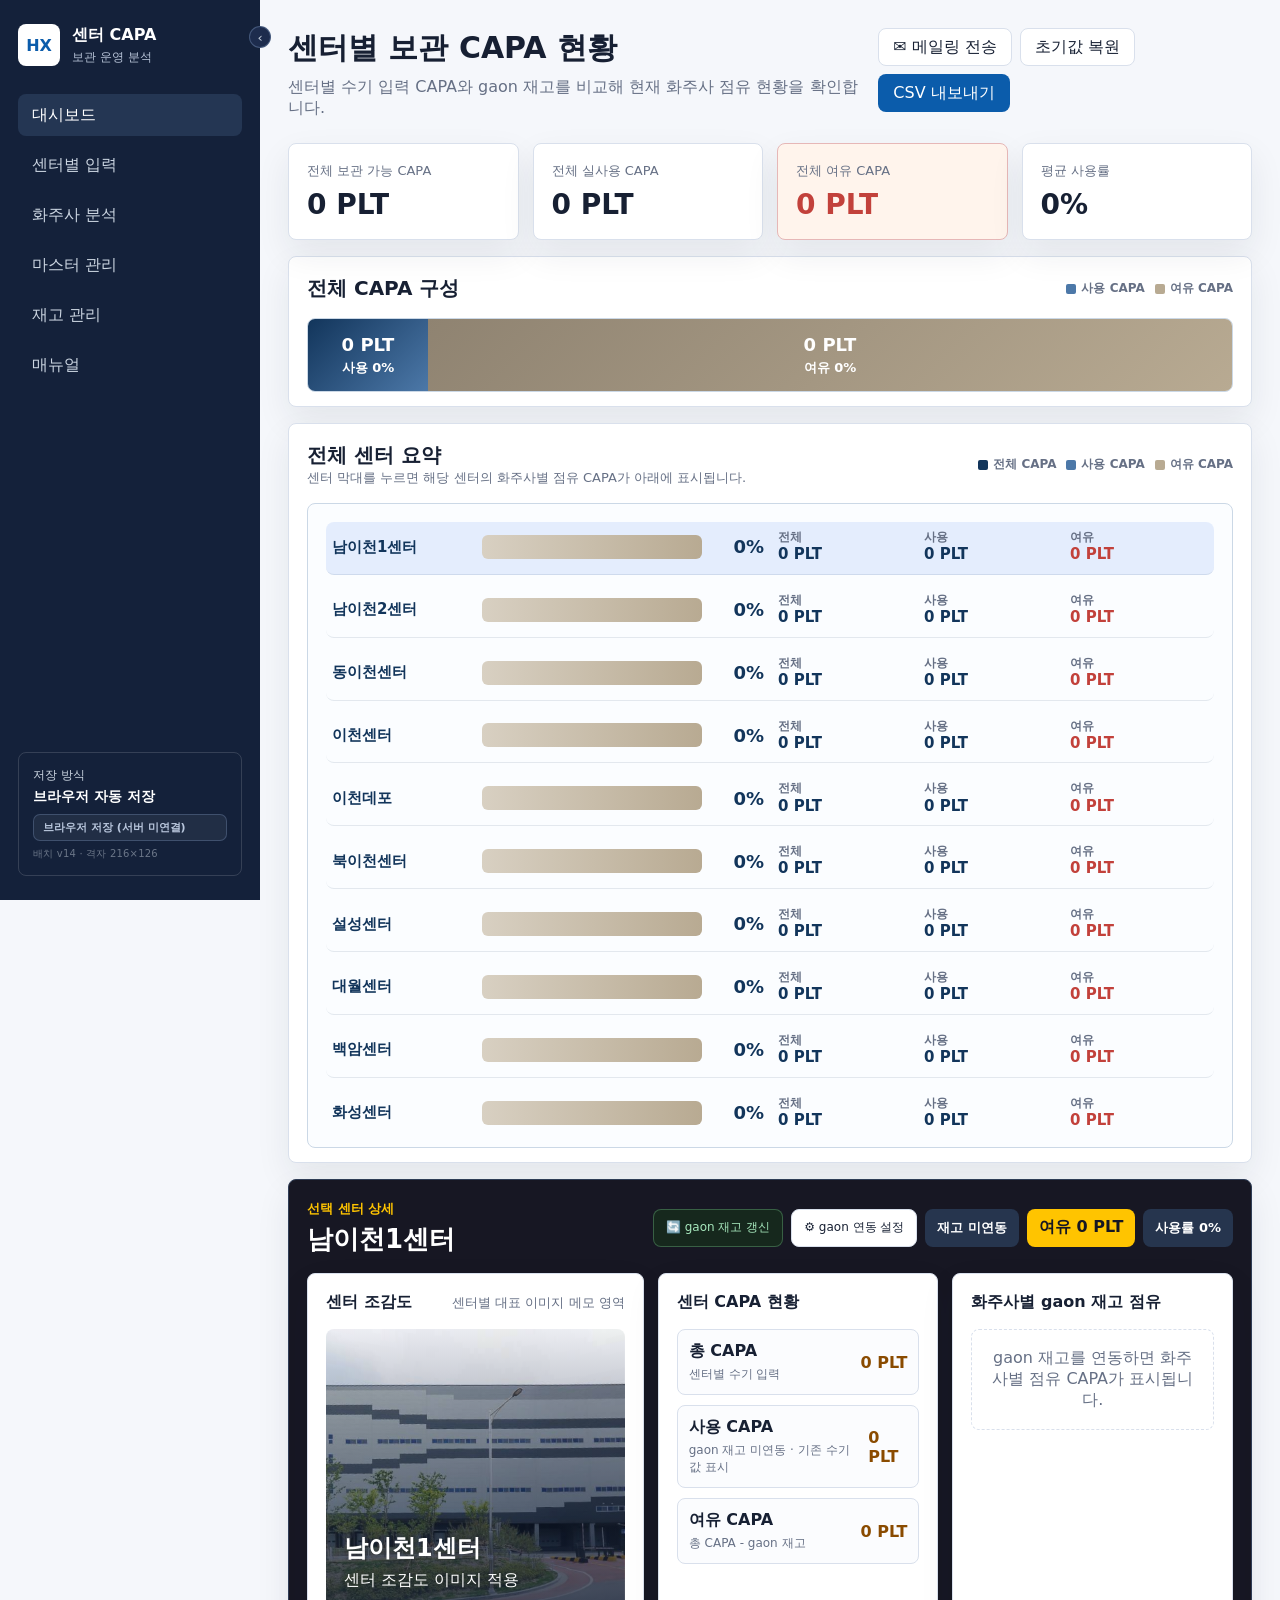
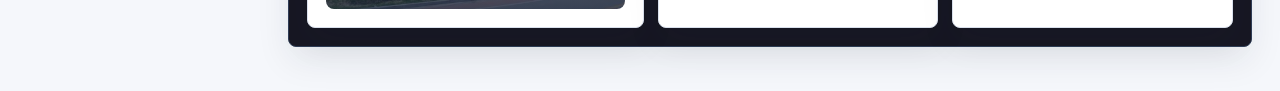
==== index.html @ a606de94 "Update CAPA dashboard and Outlook mailing" ====
<!doctype html>
<html lang="ko">
  <head>
    <meta charset="UTF-8" />
    <meta name="viewport" content="width=device-width, initial-scale=1.0" />
    <meta http-equiv="Cache-Control" content="no-cache, no-store, must-revalidate" />
    <title>한익스프레스 센터 CAPA 관리</title>
    <link rel="stylesheet" href="./styles.css?v=41" />
  </head>
  <body>
    <div class="app-shell">
      <aside class="sidebar">
        <div class="brand">
          <span class="brand-mark">HX</span>
          <div>
            <strong>센터 CAPA</strong>
            <small>보관 운영 분석</small>
          </div>
        </div>

        <button type="button" class="sidebar-toggle" id="sidebarToggle" title="사이드바 접기 / 펼치기 (Ctrl+B)" aria-label="사이드바 접기">‹</button>

        <nav class="nav" aria-label="주요 메뉴">
          <button class="nav-item active" data-view="dashboard" data-icon="📊" title="대시보드"><i>📊</i><span>대시보드</span></button>
          <button class="nav-item" data-view="entry" data-icon="✏️" title="센터별 입력"><i>✏️</i><span>센터별 입력</span></button>
          <button class="nav-item" data-view="shipper" data-icon="📈" title="화주사 분석"><i>📈</i><span>화주사 분석</span></button>
          <button class="nav-item" data-view="centers" data-icon="🗂" title="마스터 관리"><i>🗂</i><span>마스터 관리</span></button>
          <button class="nav-item" data-view="inventory" data-icon="📦" title="재고 관리"><i>📦</i><span>재고 관리</span></button>
          <button class="nav-item" data-view="manual" data-icon="📖" title="매뉴얼"><i>📖</i><span>매뉴얼</span></button>
        </nav>

        <div class="sidebar-foot">
          <span>저장 방식</span>
          <strong>브라우저 자동 저장</strong>
          <button type="button" class="sync-status" id="syncStatus" hidden title="클릭하면 작업자 이름을 바꿉니다">확인 중…</button>
          <small class="build-tag" id="buildTag">배치 v–</small>
        </div>
      </aside>

      <main class="content">
        <div class="sync-banner" id="syncBanner" hidden></div>
        <header class="topbar">
          <div>
            <h1>센터별 보관 CAPA 현황</h1>
            <p>센터별 수기 입력 CAPA와 gaon 재고를 비교해 현재 화주사 점유 현황을 확인합니다.</p>
          </div>
          <div class="actions">
            <button class="ghost" id="openMailingButton" type="button">✉ 메일링 전송</button>
            <button class="ghost" id="resetDemoButton" type="button">초기값 복원</button>
            <button class="primary" id="exportButton" type="button">CSV 내보내기</button>
          </div>
        </header>

        <section class="view active" id="dashboard">
          <div class="kpi-grid">
            <article class="kpi">
              <span>전체 보관 가능 CAPA</span>
              <strong id="totalCapacity">0 PLT</strong>
            </article>
            <article class="kpi">
              <span>전체 실사용 CAPA</span>
              <strong id="totalUsed">0 PLT</strong>
            </article>
            <article class="kpi highlight clickable" id="freeCapaCard" role="button" tabindex="0">
              <span>전체 여유 CAPA</span>
              <strong id="totalFree">0 PLT</strong>
            </article>
            <article class="kpi">
              <span>평균 사용률</span>
              <strong id="averageRate">0%</strong>
            </article>
          </div>

          <section class="panel compact-panel">
            <div class="panel-head">
              <h2>전체 CAPA 구성</h2>
              <div class="legend">
                <span><i class="legend-used"></i>사용 CAPA</span>
                <span><i class="legend-free"></i>여유 CAPA</span>
              </div>
            </div>
            <div class="mix-bar" id="capacityMixBar"></div>
          </section>

          <section class="panel compact-panel overview-table-panel">
            <div class="panel-head">
              <div>
                <h2>전체 센터 요약</h2>
                <p class="panel-copy">센터 막대를 누르면 해당 센터의 화주사별 점유 CAPA가 아래에 표시됩니다.</p>
              </div>
              <div class="legend">
                <span><i class="legend-capacity"></i>전체 CAPA</span>
                <span><i class="legend-used"></i>사용 CAPA</span>
                <span><i class="legend-free"></i>여유 CAPA</span>
              </div>
            </div>
            <div class="overview-chart" id="overviewChart"></div>
          </section>

          <section class="center-detail" id="centerDetail">
            <div class="detail-header">
              <div>
                <span>선택 센터 상세</span>
                <h2 id="detailCenterName">남이천1센터</h2>
              </div>
              <div class="detail-badges">
                <button type="button" id="gaonFetch" class="file-button small gaon-btn">🔄 gaon 재고 갱신</button>
                <button type="button" id="gaonShippers" class="file-button small">⚙ gaon 연동 설정</button>
                <span class="save-status" id="inventoryStatus">재고 미연동</span>
                <strong id="detailFreeBadge">여유 0 PLT</strong>
                <span id="detailRateBadge">사용률 0%</span>
              </div>
            </div>

            <div class="detail-grid">
              <section class="panel visual-panel">
                <div class="panel-head">
                  <h3>센터 조감도</h3>
                  <span class="hint">센터별 대표 이미지 메모 영역</span>
                </div>
                <div class="aerial-card">
                  <div>
                    <strong id="aerialCenterName">남이천1센터</strong>
                    <span id="aerialAddress">센터 정보 입력 대기</span>
                  </div>
                </div>
              </section>

              <section class="panel">
                <div class="panel-head">
                  <h3>센터 CAPA 현황</h3>
                </div>
                <div class="category-summary" id="detailCategorySummary"></div>
              </section>

              <section class="panel">
                <div class="panel-head">
                  <h3>화주사별 gaon 재고 점유</h3>
                </div>
                <div class="customer-bars" id="detailCustomerBars"></div>
              </section>
            </div>
          </section>

        </section>

        <section class="view" id="entry">
          <section class="panel entry-panel">
            <div class="panel-head">
              <div>
                <h2>센터별 CAPA 입력</h2>
                <p class="panel-copy">센터 총 CAPA와 층별 가능 CAPA를 입력합니다. 화주사별 사용 CAPA는 gaon 재고에서 자동 집계됩니다.</p>
              </div>
              <div class="entry-actions">
                <select id="centerSelect" aria-label="입력할 센터 선택"></select>
                <select id="floorSelect" aria-label="입력할 층 선택"></select>
                <label class="center-total-input">센터 총 CAPA
                  <input id="centerTotalCapacityInput" type="number" min="0" step="1" placeholder="예: 12,000" />
                </label>
                <button class="ghost" id="addFloorButton" type="button">층 추가</button>
                <button class="primary" id="saveCapaEntryButton" type="button">센터 CAPA 저장</button>
                <span class="save-status" id="capaSaveStatus">저장 대기</span>
              </div>
            </div>

            <div class="entry-summary" id="entrySummary"></div>
            <div class="capa-entry-table" id="capaEntryTable"></div>

            <section class="center-shipper-master">
              <div class="panel-head compact">
                <div>
                  <h3>센터별 gaon 화주 마스터</h3>
                  <p class="panel-copy">화주코드와 화주명을 등록하면 선택 센터에 맵핑되고 gaon 조회 목록에 자동 반영됩니다.</p>
                </div>
                <form class="inline-form" id="centerShipperMasterForm">
                  <input id="centerShipperCodeInput" type="text" placeholder="화주코드" required />
                  <input id="centerShipperNameInput" type="text" placeholder="화주명" required />
                  <button class="primary" type="submit">화주 등록</button>
                </form>
              </div>
              <div class="center-shipper-master-list" id="centerShipperMasterList"></div>
            </section>

            <div class="shipper-editor" hidden aria-hidden="true">
              <div class="panel-head compact">
                <div>
                  <h3>화주사별 CAPA 입력</h3>
                  <p class="panel-copy">선택한 센터와 층 기준으로 화주사별 점유 CAPA를 입력합니다.</p>
                </div>
                <div class="entry-actions">
                  <button class="ghost" id="addShipperButton" type="button">화주사 추가</button>
                  <button class="primary" id="saveShipperEntryButton" type="button">화주사 CAPA 저장</button>
                  <span class="save-status" id="shipperSaveStatus">저장 대기</span>
                </div>
              </div>
              <div class="bulk-actions">
                <button class="ghost" id="selectAllShipperRows" type="button">전체 선택</button>
                <button class="danger" id="deleteSelectedShipperRows" type="button">선택 삭제</button>
              </div>
              <div class="shipper-entry-head">
                <span></span>
                <span>화주사</span>
                <span>대분류</span>
                <span>중분류</span>
                <span>점유 CAPA</span>
                <span></span>
              </div>
              <div id="shipperRows"></div>
            </div>
          </section>
        </section>

        <section class="view" id="shipper">
          <section class="panel">
            <div class="panel-head">
              <div>
                <h2>화주사 보관량 추이 분석</h2>
                <p class="panel-copy">렙실론 WMS 자료를 월별로 업로드하고, 화주사를 검색해 1월부터 12월까지 보관량 추이를 확인하는 화면입니다.</p>
              </div>
              <div class="shipper-tools">
                <label class="file-button">
                  WMS 파일 업로드
                  <input id="wmsUpload" type="file" accept=".csv,.xlsx,.xls" />
                </label>
                <div class="shipper-search">
                  <input id="shipperSearchInput" type="search" placeholder="화주사 검색" aria-label="화주사 검색" autocomplete="off" />
                  <div class="shipper-suggest" id="shipperSuggestPanel"></div>
                </div>
                <label class="target-average-input">
                  기준 평균 PLT
                  <input id="shipperTargetAverageInput" type="number" min="0" step="1" placeholder="예: 1,500" />
                </label>
                <button class="primary" id="saveShipperTargetAverageButton" type="button">기준 저장</button>
              </div>
            </div>
            <div class="shipper-trend-summary" id="shipperTrendSummary"></div>
            <div class="trend-chart" id="shipperTrendChart"></div>
            <div class="trend-table" id="shipperAnalysis"></div>
          </section>
        </section>

        <section class="view" id="centers">
          <section class="panel">
            <div class="panel-head">
              <h2>센터 마스터</h2>
              <form class="inline-form" id="addCenterForm">
                <input id="newCenterName" type="text" placeholder="신규 센터명" required />
                <button class="primary" type="submit">센터 추가</button>
              </form>
            </div>
            <div class="center-list" id="centerManager"></div>
          </section>

          <section class="panel">
            <div class="panel-head">
              <div>
                <h2>센터 위치/소개 관리</h2>
                <p class="panel-copy">고객사 설명용 지도에 표시할 주소와 소개 문구를 관리합니다.</p>
              </div>
              <button class="primary" id="saveCenterInfoButton" type="button">위치 정보 저장</button>
            </div>
            <div class="center-info-manager" id="centerInfoManager"></div>
          </section>

          <section class="panel">
            <div class="panel-head">
              <div>
                <h2>화주 관리</h2>
                <p class="panel-copy">센터별 입력과 화주사 분석에서 사용할 화주사 마스터를 관리합니다.</p>
              </div>
              <form class="inline-form" id="addMasterShipperForm">
                <input id="newMasterShipperName" type="text" placeholder="신규 화주사명" required />
                <button class="primary" type="submit">화주 추가</button>
              </form>
            </div>
            <div class="master-actions">
              <button class="ghost" id="openMappingModal" type="button">센터-화주 맵핑</button>
            </div>
            <div class="shipper-master-list" id="shipperMasterManager"></div>
          </section>

          <section class="panel">
            <div class="panel-head">
              <h2>분류 관리</h2>
              <form class="inline-form" id="addCategoryForm">
                <select id="majorSelect" aria-label="대분류 선택"></select>
                <input id="newMinorName" type="text" placeholder="중분류명" required />
                <button class="primary" type="submit">분류 추가</button>
              </form>
            </div>
            <div class="category-manager" id="categoryManager"></div>
          </section>
        </section>

        <section class="view" id="mapView" hidden aria-hidden="true">
          <section class="panel twin-panel">
            <div class="panel-head">
              <div>
                <h2>센터 점유도 3D 디지털 트윈</h2>
                <p class="panel-copy">도면 점유도 데이터를 팔레트 랙으로 3D 시각화합니다. 색 = 고객사, 적재율(채워진 팔레트) = 점유 CAPA 비중. 드래그로 회전, 휠로 확대할 수 있습니다.</p>
              </div>
              <div class="twin-toolbar">
                <div class="twin-modes twin-viewmode">
                  <button class="twin-mode active" data-twin-view="view" type="button">3D 보기</button>
                  <button class="twin-mode" data-twin-view="edit" type="button">랙 배치 편집</button>
                </div>
                <label class="twin-select">센터
                  <select id="twinCenterSelect"></select>
                </label>
                <label class="twin-select">층
                  <select id="twinFloorSelect"></select>
                </label>
                <div class="twin-modes" id="twinHeightModes">
                  <button class="twin-mode active" data-twin-height="capa" type="button">적재율=CAPA</button>
                  <button class="twin-mode" data-twin-height="flat" type="button">균일 적재</button>
                </div>
                <div class="twin-layers">
                  <button class="twin-fs" id="twinLayerToggle" type="button" aria-expanded="false" title="3D에 표시할 요소와 이름표를 고릅니다">🧩 표시 요소</button>
                  <div class="twin-layer-panel" id="twinLayerPanel" hidden>
                    <div class="twin-layer-head"><span>요소</span><span>표시</span><span>이름</span></div>
                    <div id="twinLayerRows"></div>
                    <button class="ghost mini" id="twinLayerReset" type="button">기본값으로</button>
                  </div>
                </div>
                <button class="twin-fs" id="twinLabelToggle" type="button" title="3D에 요소 이름 표시/숨김">🏷 이름 표시</button>
                <button class="twin-fs" id="twinFullscreen" type="button" title="전체화면 (Esc로 종료)">⛶ 전체화면</button>
              </div>
            </div>

            <div class="twin-stage" id="twinStage">
              <div class="twin-canvas" id="twinCanvas"></div>
              <div class="twin-hud twin-kpis">
                <div class="twin-kpi"><span>전체 CAPA</span><strong id="twinTotal">–</strong></div>
                <div class="twin-kpi use"><span>사용 CAPA</span><strong id="twinUsed">–</strong></div>
                <div class="twin-kpi free"><span>여유 CAPA</span><strong id="twinFree">–</strong></div>
                <div class="twin-kpi"><span>점유율</span><strong id="twinRate">–</strong></div>
                <div class="twin-kpi rackcapa" title="랙 1칸(베이) × 1단 = 1 PLT, 평치/벌크는 면적(칸) × 적재단수 × 유효적재율 기준으로 도면 배치에서 계산한 보관 CAPA"><span>도면 기준 CAPA</span><strong id="twinRackCapa">–</strong></div>
              </div>
              <div class="twin-hud twin-breakdown" id="twinBreakdown"></div>
              <div class="twin-hud twin-legend" id="twinLegend"></div>
              <div class="twin-tooltip" id="twinTooltip"></div>
              <div class="twin-empty" id="twinEmpty">
                <strong>표시할 랙 배치가 없습니다</strong>
                <span>‘랙 배치 편집’ 탭에서 도면 위에 실제 랙을 배치하면 여기에 3D로 표시됩니다. (배치가 없으면 도면 점유도로 대체 표시)</span>
              </div>
            </div>

            <div class="rack-editor" id="rackEditor" hidden>
              <div class="rack-editor-main">
                <div class="rack-editor-bar">
                  <div class="bg-adjust" title="도면(배경)을 확대·축소·이동해 내가 그린 랙에 맞춥니다. 랙 위치는 그대로 유지됩니다.">
                    <button type="button" id="bgToggle" class="mini bg-toggle" title="배경 PDF 도면을 켜고 끕니다">도면 ON</button>
                    <button type="button" id="bgAdjustToggle" class="ghost mini bg-fold" aria-expanded="false" title="도면 맞춤 도구 펼치기/접기">도면 맞춤 ▾</button>
                    <div class="bg-adjust-body" id="bgAdjustBody" hidden>
                      <button type="button" id="bgZoomOut" class="ghost mini">−</button>
                      <input id="bgScale" type="range" min="20" max="400" step="2" value="100" />
                      <button type="button" id="bgZoomIn" class="ghost mini">＋</button>
                      <span class="bg-scale-val" id="bgScaleVal">가로 100% · 세로 100%</span>
                      <span class="bg-nudge" title="가로 배율(좌우 늘이기)">
                        <span class="bg-axis">가로</span>
                        <button type="button" class="ghost mini" id="bgWminus">−</button>
                        <button type="button" class="ghost mini" id="bgWplus">＋</button>
                      </span>
                      <span class="bg-nudge" title="세로 배율(상하 늘이기)">
                        <span class="bg-axis">세로</span>
                        <button type="button" class="ghost mini" id="bgHminus">−</button>
                        <button type="button" class="ghost mini" id="bgHplus">＋</button>
                      </span>
                      <span class="bg-nudge" title="위치 이동(정밀)">
                        <button type="button" class="ghost mini" data-bg-nudge="left">◀</button>
                        <button type="button" class="ghost mini" data-bg-nudge="up">▲</button>
                        <button type="button" class="ghost mini" data-bg-nudge="down">▼</button>
                        <button type="button" class="ghost mini" data-bg-nudge="right">▶</button>
                      </span>
                      <button type="button" id="bgAuto" class="mini bg-auto">자동 맞춤</button>
                      <button type="button" id="bgReset" class="ghost mini">초기화</button>
                    </div>
                    <button type="button" id="layoutToolsToggle" class="ghost mini bg-fold" aria-expanded="false" title="배치 백업·되돌리기 도구 펼치기/접기">배치 관리 ▾</button>
                    <div class="layout-tools" id="layoutToolsBody" hidden>
                      <button class="ghost mini" id="layoutUndoBackup" type="button" title="이 층 배치를 마지막 백업 상태로 되돌립니다">↩ 되돌리기</button>
                      <button class="ghost mini" id="layoutReloadDefault" type="button" title="내장 기본 배치로 교체합니다(현재 배치는 백업)">기본 배치 불러오기</button>
                      <button class="ghost mini" id="layoutExport" type="button" title="배치·도면을 파일로 저장(기기 이동·초기화 대비)">💾 백업 저장</button>
                      <label class="ghost mini file-inline" title="백업 파일에서 배치를 복원합니다">📂 백업 불러오기
                        <input id="layoutImport" type="file" accept=".json" />
                      </label>
                      <button class="mini danger-mini" id="rackClearAll" type="button" title="이 층의 모든 배치를 삭제합니다(확인 문구 입력 필요)">전체 삭제</button>
                    </div>
                  </div>
                  <div class="edit-modes" id="editModes" role="group" aria-label="편집 모드">
                    <button type="button" class="edit-mode" data-edit-mode="lock" title="보기만 — 아무것도 바뀌지 않습니다">🔒 고정</button>
                    <button type="button" class="edit-mode" data-edit-mode="pick" title="클릭해서 선택하고 속성만 수정합니다 (이동·생성 안 됨)">✏️ 값편집</button>
                    <button type="button" class="edit-mode active" data-edit-mode="move" title="요소를 끌어서 옮깁니다 (빈 곳을 끌어도 새로 만들어지지 않음)">✋ 이동</button>
                    <button type="button" class="edit-mode" data-edit-mode="create" title="빈 곳을 끌면 새 요소를 만듭니다">➕ 생성</button>
                  </div>
                  <span class="rack-editor-hint" id="rackEditorHint"></span>
                </div>
                <div class="rack-type-picker" id="rackTypePicker"></div>
                <div class="rack-stage" id="rackStage">
                  <div class="rack-empty" id="rackEditorEmpty">도면을 업로드하면 이곳에 표시됩니다. 도면 없이도 격자 위에 배치할 수 있습니다.</div>
                  <img id="rackFloorImage" alt="센터 도면" />
                  <div class="rack-grid" id="rackGrid"></div>
                  <div class="rack-layer" id="rackLayer"></div>
                  <div class="rack-preview" id="rackPreview" hidden></div>
                </div>
              </div>
              <aside class="rack-editor-side">
                <div class="rack-side-head">
                  <strong>배치된 랙</strong>
                </div>
                <div class="rack-capa-summary" id="rackCapaSummary" title="랙 1칸(베이) × 1단 = 1 PLT"></div>
                <div class="rack-list" id="rackList"></div>
                <div class="rack-form" id="rackForm" hidden>
                  <h4 id="rackFormTitle">요소 속성</h4>
                  <label>이름
                    <input id="rackName" placeholder="예: A열 / 메인 사무실" />
                  </label>
                  <div id="rackOnlyFields">
                    <label>고객사
                      <input id="rackCustomer" list="rackCustomerList" placeholder="고객사명" />
                      <datalist id="rackCustomerList"></datalist>
                    </label>
                    <label>보관 분류
                      <select id="rackCat"></select>
                    </label>
                    <label>셀 접두 (존-랙열) <span class="rack-field-hint" id="rackPrefixHint"></span>
                      <input id="rackCellPrefix" list="rackPrefixList" placeholder="예: 02-01 (재고 파일 연동 시)" />
                      <datalist id="rackPrefixList"></datalist>
                    </label>
                    <label>단별 접두 예외 <span class="rack-field-hint">1단만 번호가 다를 때</span>
                      <input id="rackPrefixByLevel" placeholder="예: 1=05-01" />
                    </label>
                    <label id="shelfFactorRow" hidden>PLT 환산계수 <span class="rack-field-hint" id="shelfPltHint"></span>
                      <input id="shelfPltFactor" type="number" min="0" max="5" step="0.05" />
                    </label>
                    <div class="rack-form-row">
                      <label>단수
                        <input id="rackLevels" type="number" min="1" max="8" step="1" />
                      </label>
                      <label>베이(칸)
                        <input id="rackLen" type="number" min="1" max="48" step="1" />
                      </label>
                    </div>
                    <div class="rack-form-row">
                      <label>방향
                        <select id="rackDir">
                          <option value="h">가로</option>
                          <option value="v">세로</option>
                        </select>
                      </label>
                      <label>점유 CAPA
                        <input id="rackCapa" type="number" min="0" step="1" />
                      </label>
                    </div>
                    <div class="rack-slots-row">보관 CAPA <strong id="rackSlots">–</strong></div>
                    <label>적재율 <span id="rackFillVal">60%</span>
                      <input id="rackFill" type="range" min="0" max="100" step="5" />
                    </label>
                  </div>
                  <div id="wallOnlyFields" hidden>
                    <div class="rack-form-row">
                      <label>각도(°)
                        <input id="wallDeg" type="number" step="1" min="-180" max="180" />
                      </label>
                      <label>길이(칸)
                        <input id="wallLen" type="number" step="0.5" min="0.5" />
                      </label>
                    </div>
                    <div class="rack-form-row">
                      <label>두께(칸)
                        <input id="wallTh" type="number" step="0.1" min="0.1" max="5" />
                      </label>
                      <label>높이(층)
                        <input id="wallHeight" type="number" step="1" min="1" max="6" />
                      </label>
                    </div>
                    <div class="rack-slots-row">
                      <span id="wallPts">–</span>
                      <button class="ghost mini" id="wallSnap45" type="button" title="가장 가까운 15도 배수로 각도를 맞춥니다">15° 스냅</button>
                    </div>
                    <label>색상
                      <input id="wallColor" type="color" />
                    </label>
                  </div>
                  <div id="bulkOnlyFields" hidden>
                    <div class="rack-form-row">
                      <label>가로(칸)
                        <input id="bulkW" type="number" min="1" max="216" step="1" />
                      </label>
                      <label>세로(칸)
                        <input id="bulkD" type="number" min="1" max="126" step="1" />
                      </label>
                    </div>
                    <div class="rack-form-row">
                      <label>적재 단수
                        <input id="bulkStack" type="number" min="1" max="10" step="1" />
                      </label>
                      <label>유효 적재율(%)
                        <input id="bulkRate" type="number" min="0" max="100" step="5" />
                      </label>
                    </div>
                    <div class="rack-slots-row">보관 CAPA <strong id="bulkSlotsVal">–</strong></div>
                    <label>보관 분류
                      <select id="bulkCat"></select>
                    </label>
                    <label>화주사
                      <input id="bulkCustomer" type="text" list="rackCustomerList" placeholder="비워두면 미지정" />
                    </label>
                    <label>색상
                      <input id="bulkColor" type="color" />
                    </label>
                  </div>
                  <div id="areaOnlyFields" hidden>
                    <div class="rack-form-row">
                      <label>가로(칸)
                        <input id="areaW" type="number" min="1" max="48" step="1" />
                      </label>
                      <label>세로(칸)
                        <input id="areaD" type="number" min="1" max="28" step="1" />
                      </label>
                    </div>
                    <label id="areaHeightRow">높이(층)
                      <input id="areaHeight" type="number" min="1" max="6" step="1" />
                    </label>
                    <label>색상
                      <input id="areaColor" type="color" />
                    </label>
                  </div>
                  <button class="ghost danger" id="rackDelete" type="button">이 요소 삭제</button>
                </div>
              </aside>
            </div>

            <div class="twin-photo" id="twinPhoto">
              <div class="twin-photo-head">
                <strong>재고 · 파일</strong>
                <div class="twin-photo-uploads">
                  <button type="button" id="photoPanelToggle" class="ghost mini bg-fold" aria-expanded="false" title="사진·도면 업로드와 미리보기 펼치기/접기">사진·도면 ▾</button>
                </div>
              </div>
              <div id="photoPanelBody" hidden>
                <div class="twin-photo-uploads">
                  <label class="file-button small">도면 업로드(PDF/이미지)
                    <input id="rackFloorplanUpload" type="file" accept=".pdf,image/*" />
                  </label>
                  <label class="file-button small">사진 업로드/변경
                    <input id="twinPhotoUpload" type="file" accept="image/*" />
                  </label>
                  <label class="file-button small">재고 파일(xlsx)
                    <input id="inventoryUpload" type="file" accept=".xlsx,.xls,.csv" />
                  </label>
                </div>
              <div class="twin-thumbs">
                  <button type="button" class="twin-thumb" id="twinPhotoThumb" title="센터 사진 크게 보기">
                    <img id="twinPhotoImg" alt="센터 사진" />
                    <span id="twinPhotoEmpty" class="twin-thumb-empty">센터 사진 없음</span>
                    <em>센터 사진</em>
                  </button>
                  <button type="button" class="twin-thumb" id="twinPlanThumb" title="PDF 도면 크게 보기">
                    <img id="twinPlanImg" alt="센터 도면" />
                    <span id="twinPlanEmpty" class="twin-thumb-empty">도면 없음</span>
                    <em>PDF 도면 <span id="twinPlanFloor"></span></em>
                  </button>
                </div>
            </div>
          </section>
        </section>

        <section class="view" id="inventory">
          <section class="panel">
            <div class="panel-head">
              <div>
                <h2>재고 관리 · 도면 맵핑 점검</h2>
                <p class="panel-copy">gaon에서 불러온 셀별 재고를 도면의 랙과 대조합니다. 어떤 셀이 랙에 연결되지 않았는지, 어떤 랙이 비어 있는지 확인하고 바로 배정할 수 있습니다.</p>
              </div>
              <div class="inv-tools">
                <label>센터
                  <select id="invCenterSelect"></select>
                </label>
                <button class="ghost" id="invRefresh" type="button" title="gaon 연동 설정 열기">⚙ gaon 연동</button>
                <button class="ghost" id="invExport" type="button" title="현재 탭 목록을 CSV로 내려받습니다">CSV 내보내기</button>
                <span class="save-status" id="invSnapshot">재고 미연동</span>
              </div>
            </div>

            <div class="inv-kpis" id="invKpis"></div>
            <div class="inv-issues" id="invIssues"></div>

            <div class="inv-tabs" role="tablist">
              <button class="inv-tab active" data-inv-tab="cells" type="button">셀 목록</button>
              <button class="inv-tab" data-inv-tab="prefixes" type="button">랙열(접두)별 맵핑</button>
              <button class="inv-tab" data-inv-tab="racks" type="button">랙별 점유</button>
              <button class="inv-tab" data-inv-tab="offbook" type="button">미전산재고</button>
            </div>

            <div class="inv-offbook-add" id="invOffbookAdd" hidden>
              <label>층<select id="obFloor"></select></label>
              <label>화주<input id="obCustomer" type="text" list="rackCustomerList" placeholder="화주사명" /></label>
              <label>분류<select id="obCat"></select></label>
              <label>수량(PLT)<input id="obPlt" type="number" min="0" step="0.5" placeholder="0" /></label>
              <label>위치<input id="obArea" type="text" placeholder="랙열 접두 또는 구역명 (예: 02-01, 평치A)" /></label>
              <label>사유<input id="obReason" type="text" placeholder="예: 입고 전산 미처리, 반품 대기" /></label>
              <button class="primary" id="obAdd" type="button">+ 추가</button>
            </div>

            <div class="inv-filters" id="invFilters">
              <label class="inv-search">
                <input id="invSearch" type="search" placeholder="셀코드 · 화주 · 품목 검색" autocomplete="off" />
              </label>
              <label>상태
                <select id="invStatusFilter">
                  <option value="all">전체</option>
                  <option value="mapped">맵핑됨</option>
                  <option value="unmapped">미맵핑</option>
                  <option value="overflow">범위 초과</option>
                </select>
              </label>
              <label>화주
                <select id="invCustomerFilter"><option value="">전체</option></select>
              </label>
              <label>층
                <select id="invFloorFilter"><option value="">전체</option></select>
              </label>
              <span class="inv-result-count" id="invResultCount"></span>
            </div>

            <div class="inv-table-wrap">
              <table class="inv-table" id="invTable">
                <thead id="invHead"></thead>
                <tbody id="invBody"></tbody>
              </table>
            </div>
            <div class="inv-more">
              <button class="ghost" id="invMore" type="button" hidden>더 보기</button>
            </div>
          </section>
        </section>

        <section class="view" id="manual">
          <section class="manual-hero">
            <h2>사용 매뉴얼</h2>
            <p>센터 담당자가 작성하고, 운영 관리자가 전체 CAPA와 센터별 상세 현황을 분석하는 흐름입니다.</p>
          </section>

          <div class="manual-grid">
            <article class="manual-card">
              <strong>1. 센터 선택</strong>
              <p>대시보드 상단의 센터 슬라이서에서 센터를 선택하면 상세 CAPA와 고객사 점유 현황이 바뀝니다.</p>
            </article>
            <article class="manual-card">
              <strong>2. CAPA 입력</strong>
              <p>센터별 입력 메뉴에서 공간 분류별 가능 CAPA, 실사용 CAPA, 화주사 점유 CAPA를 입력합니다.</p>
            </article>
            <article class="manual-card">
              <strong>3. 도면 업로드</strong>
              <p>대시보드의 센터 도면 점유도에서 센터별 도면 이미지를 업로드합니다.</p>
            </article>
            <article class="manual-card">
              <strong>4. 도면 점유 설정</strong>
              <p>영역 추가 버튼으로 고객사 구역을 만든 뒤 도면 셀을 클릭하거나 드래그해 ㄴ자, ㅁ자 형태까지 표시합니다.</p>
            </article>
            <article class="manual-card">
              <strong>5. 공실 방어 확인</strong>
              <p>여유 CAPA 카드와 노란 강조 영역을 확인해 센터별 추가 영업 가능 물량을 판단합니다.</p>
            </article>
            <article class="manual-card">
              <strong>6. 자료 공유</strong>
              <p>CSV 내보내기로 현재 CAPA 입력 데이터를 내려받아 회의자료나 취합용 파일로 활용합니다.</p>
            </article>
          </div>
        </section>
      </main>
    </div>

    <div class="modal" id="freeCapaModal" aria-hidden="true">
      <div class="modal-backdrop" id="freeCapaBackdrop"></div>
      <section class="modal-panel" role="dialog" aria-modal="true" aria-labelledby="freeCapaTitle">
        <div class="modal-head">
          <div>
            <span>센터별 여유 CAPA</span>
            <h2 id="freeCapaTitle">공실 여유 순위</h2>
          </div>
          <button class="ghost" id="closeFreeCapaModal" type="button">닫기</button>
        </div>
        <div class="free-modal-list" id="freeCapaList"></div>
      </section>
    </div>

    <div class="modal" id="mappingModal" aria-hidden="true">
      <div class="modal-backdrop" id="mappingBackdrop"></div>
      <section class="modal-panel mapping-panel" role="dialog" aria-modal="true" aria-labelledby="mappingTitle">
        <div class="modal-head">
          <div>
            <span>마스터 관리</span>
            <h2 id="mappingTitle">센터-화주 맵핑</h2>
          </div>
          <div class="actions">
            <button class="primary" id="saveMappingModal" type="button">저장</button>
            <button class="ghost" id="closeMappingModal" type="button">닫기</button>
          </div>
        </div>
        <div class="mapping-workspace">
          <aside class="mapping-column">
            <h3>센터</h3>
            <div class="mapping-center-list" id="mappingCenterList"></div>
          </aside>
          <section class="mapping-column">
            <h3>화주사</h3>
            <p class="hint">화주사를 오른쪽 맵핑 영역으로 드래그하세요.</p>
            <div class="mapping-shipper-source" id="mappingShipperSource"></div>
          </section>
          <section class="mapping-column mapping-drop-column">
            <h3 id="mappingTargetTitle">선택 센터 맵핑</h3>
            <div class="mapping-dropzone" id="mappingDropzone"></div>
          </section>
        </div>
      </section>
    </div>

    <div class="modal" id="gaonModal" aria-hidden="true">
      <div class="modal-backdrop" id="gaonBackdrop"></div>
      <section class="modal-panel gaon-panel" role="dialog" aria-modal="true" aria-labelledby="gaonTitle">
        <div class="modal-head">
          <div>
            <span>WMS 연동</span>
            <h2 id="gaonTitle">gaon 재고 연동</h2>
          </div>
          <div class="actions">
            <button class="ghost" id="gaonRun" type="button">선택 화주 조회</button>
            <button class="primary" id="gaonRunAll" type="button">전체 화주 조회</button>
            <button class="ghost" id="gaonClose" type="button">닫기</button>
          </div>
        </div>

        <div class="gaon-body">
          <section class="gaon-block">
            <header>
              <h3>1. gaon 접속</h3>
              <span class="gaon-conn" id="gaonConn">확인 중…</span>
            </header>
            <div class="gaon-login" id="gaonLoginForm">
              <label>사번
                <input id="gaonId" type="text" autocomplete="username" placeholder="예: 20190001" />
              </label>
              <label>비밀번호
                <input id="gaonPw" type="password" autocomplete="current-password" placeholder="gaon 비밀번호" />
              </label>
              <button class="primary small" id="gaonLoginBtn" type="button">로그인</button>
            </div>
            <div class="gaon-logged" id="gaonLoggedRow" hidden>
              <span id="gaonLoggedText">로그인됨</span>
              <button class="ghost small" id="gaonLogoutBtn" type="button">로그아웃</button>
            </div>
            <p class="hint">비밀번호는 저장하지 않습니다. 로컬 중계 서버(<code>py server\serve.py</code>) 메모리에만 유지됩니다.</p>
          </section>

          <section class="gaon-block">
            <header><h3>2. 조회 조건</h3></header>
            <div class="gaon-row">
              <label>센터
                <input id="gaonCenterName" type="text" readonly />
              </label>
              <label>WMS 창고코드
                <input id="gaonWarehouse" type="text" placeholder="예: 0000200" />
              </label>
              <label>기준일자
                <input id="gaonDate" type="date" />
              </label>
            </div>
          </section>

          <section class="gaon-block">
            <header>
              <h3>3. 화주 목록</h3>
              <div class="actions">
                <span class="gaon-count" id="gaonShipperCount"></span>
                <button class="ghost small" id="gaonSelectAll" type="button">전체 선택</button>
                <button class="ghost small" id="gaonSelectNone" type="button">전체 해제</button>
                <button class="ghost small" id="gaonBulk" type="button">일괄 붙여넣기</button>
              </div>
            </header>
            <div class="gaon-shipper-head">
              <span></span><span>화주코드</span><span>화주명</span><span>결과</span><span>개별</span><span></span>
            </div>
            <div class="gaon-shippers" id="gaonShipperList"></div>
            <div class="gaon-add">
              <input id="gaonNewCode" type="text" placeholder="화주코드 (예: 2155)" />
              <input id="gaonNewName" type="text" placeholder="화주명" />
              <button class="ghost small" id="gaonAddShipper" type="button">+ 추가</button>
            </div>
            <div class="gaon-bulk" id="gaonBulkBox" hidden>
              <textarea id="gaonBulkText" rows="5" placeholder="한 줄에 하나씩:&#10;2151,바이오포트코리아&#10;2155,윌리엄그랜트앤선즈"></textarea>
              <div class="actions">
                <button class="primary small" id="gaonBulkApply" type="button">추가</button>
                <button class="ghost small" id="gaonBulkCancel" type="button">취소</button>
              </div>
            </div>
          </section>

          <div class="gaon-progress" id="gaonProgress" hidden>
            <div class="gaon-bar"><i id="gaonBar"></i></div>
            <span id="gaonProgressText"></span>
          </div>
          <p class="gaon-msg" id="gaonMsg" hidden></p>
        </div>
      </section>
    </div>

    <div class="modal" id="centerOccupancyModal" aria-hidden="true">
      <div class="modal-backdrop" id="centerOccupancyBackdrop"></div>
      <section class="modal-panel occupancy-panel" role="dialog" aria-modal="true" aria-labelledby="centerOccupancyTitle">
        <div class="modal-head">
          <div><span>센터 상세</span><h2 id="centerOccupancyTitle">화주 CAPA 점유 현황</h2></div>
          <button class="ghost" id="centerOccupancyClose" type="button">닫기</button>
        </div>
        <div id="centerOccupancyBody"></div>
      </section>
    </div>

    <div class="modal" id="mailingModal" aria-hidden="true">
      <div class="modal-backdrop" id="mailingBackdrop"></div>
      <section class="modal-panel mailing-panel" role="dialog" aria-modal="true" aria-labelledby="mailingTitle">
        <div class="modal-head">
          <div><span>대시보드 공유</span><h2 id="mailingTitle">메일링 전송</h2></div>
          <button class="ghost" id="mailingClose" type="button">닫기</button>
        </div>
        <div class="mailing-layout">
          <aside class="mailing-settings">
            <h3>수신자 목록</h3>
            <form class="mail-recipient-form" id="mailRecipientForm">
              <input id="mailRecipientName" type="text" placeholder="이름/부서" />
              <input id="mailRecipientEmail" type="email" placeholder="메일 주소" required />
              <button class="primary small" type="submit">추가</button>
            </form>
            <div class="mail-recipient-list" id="mailRecipientList"></div>
            <label class="mail-subject">메일 제목
              <input id="mailSubject" type="text" />
            </label>
            <div class="mail-actions">
              <button class="primary" id="sendMailNow" type="button">Outlook 메일 전송</button>
              <button class="ghost" id="openMailComposer" type="button">메일 작성 화면 열기</button>
              <button class="ghost" id="copyMailHtml" type="button">HTML 복사</button>
              <button class="ghost" id="downloadMailHtml" type="button">HTML 보고서 저장</button>
            </div>
            <p class="save-status" id="mailingStatus">수신자를 선택하고 메일을 작성하세요.</p>
          </aside>
          <section class="mail-preview-wrap">
            <h3>메일 본문 미리보기</h3>
            <div class="mail-preview" id="mailPreview"></div>
          </section>
        </div>
      </section>
    </div>

    <div class="sync-login" id="syncLogin" hidden>
      <section class="sync-login-card" role="dialog" aria-modal="true" aria-labelledby="syncLoginTitle">
        <span class="brand-mark">HX</span>
        <h2 id="syncLoginTitle">센터 CAPA 관리</h2>
        <p>공유 서버에 접속하려면 공통 암호를 입력하세요.</p>
        <input id="syncLoginPw" type="password" autocomplete="current-password" placeholder="접속 암호" />
        <button class="primary" id="syncLoginBtn" type="button">접속</button>
        <p class="sync-login-error" id="syncLoginError" hidden></p>
      </section>
    </div>

    <script src="./assets/vendor/three.min.js"></script>
    <script src="./assets/vendor/OrbitControls.js"></script>
    <script src="./assets/vendor/xlsx.full.min.js"></script>
    <script src="./assets/vendor/pdf.min.js"></script>
    <div class="img-modal" id="imgModal" hidden>
      <button type="button" class="img-modal-close" id="imgModalClose" title="닫기 (Esc)">✕</button>
      <figcaption id="imgModalCaption"></figcaption>
      <img id="imgModalImg" alt="" />
    </div>
    <script src="./app.js?v=79"></script>
  </body>
</html>
---- styles.css ----
:root {
  --bg: #f5f7fb;
  --surface: #ffffff;
  --ink: #172033;
  --muted: #667085;
  --line: #d9e0ec;
  --brand: #0b5cab;
  --brand-dark: #073f78;
  --accent: #1f9d78;
  --warn: #d97706;
  --danger: #c2413b;
  --capa-total: #12355b;
  --capa-used: #4c78a8;
  --capa-free: #b8aa92;
  --capa-free-text: #c2413b;
  --capa-free-soft: #fff4ec;
  --capa-navy-soft: #eaf1f8;
  --soft-blue: #e8f1fb;
  --soft-green: #e8f7f1;
  --shadow: 0 14px 34px rgba(23, 32, 51, 0.08);
}

* {
  box-sizing: border-box;
}

body {
  margin: 0;
  background: var(--bg);
  color: var(--ink);
  font-family:
    "Segoe UI",
    "Malgun Gothic",
    system-ui,
    sans-serif;
}

button,
input,
select,
textarea {
  font: inherit;
}

button {
  cursor: pointer;
}

.app-shell {
  min-height: 100vh;
  display: grid;
  grid-template-columns: 260px minmax(0, 1fr);
}

.sidebar {
  position: sticky;
  top: 0;
  height: 100vh;
  display: flex;
  flex-direction: column;
  gap: 28px;
  padding: 24px 18px;
  background: #14213a;
  color: #fff;
}

.brand {
  display: flex;
  align-items: center;
  gap: 12px;
}

.brand-mark {
  display: grid;
  width: 42px;
  height: 42px;
  place-items: center;
  border-radius: 8px;
  background: #fff;
  color: var(--brand);
  font-weight: 800;
}

.brand strong,
.brand small {
  display: block;
}

.brand small {
  margin-top: 3px;
  color: #b8c4d8;
  font-size: 12px;
}

.nav {
  display: grid;
  gap: 8px;
}

.nav-item {
  min-height: 42px;
  border: 0;
  border-radius: 8px;
  padding: 0 14px;
  background: transparent;
  color: #cbd5e1;
  text-align: left;
}

.nav-item.active,
.nav-item:hover {
  background: #243653;
  color: #fff;
}

.sidebar-foot {
  margin-top: auto;
  padding: 14px;
  border: 1px solid rgba(255, 255, 255, 0.14);
  border-radius: 8px;
  color: #cbd5e1;
}

.sidebar-foot span,
.sidebar-foot strong {
  display: block;
}

.sidebar-foot span {
  font-size: 12px;
}

.sidebar-foot strong {
  margin-top: 4px;
  color: #fff;
  font-size: 14px;
}

.content {
  min-width: 0;
  padding: 28px;
}

.topbar {
  display: flex;
  align-items: flex-start;
  justify-content: space-between;
  gap: 18px;
  margin-bottom: 24px;
}

.topbar h1 {
  margin: 0;
  font-size: 30px;
  letter-spacing: 0;
}

.topbar p {
  margin: 8px 0 0;
  color: var(--muted);
}

.actions,
.inline-form {
  display: flex;
  flex-wrap: wrap;
  gap: 8px;
}

.primary,
.ghost,
.danger {
  min-height: 38px;
  border-radius: 8px;
  padding: 0 14px;
  border: 1px solid transparent;
}

.primary {
  background: var(--brand);
  color: #fff;
}

.primary:hover {
  background: var(--brand-dark);
}

.ghost {
  background: #fff;
  border-color: var(--line);
  color: var(--ink);
}

.danger {
  background: #fff;
  border-color: #f0c2bf;
  color: var(--danger);
}

.view {
  display: none;
}

.view.active {
  display: block;
}

.kpi-grid {
  display: grid;
  grid-template-columns: repeat(4, minmax(0, 1fr));
  gap: 14px;
  margin-bottom: 16px;
}

.kpi,
.panel,
.manual-card,
.manual-hero {
  border: 1px solid var(--line);
  border-radius: 8px;
  background: var(--surface);
  box-shadow: var(--shadow);
}

.kpi {
  padding: 18px;
}

.kpi.highlight {
  border-color: #e6b7b7;
  background: var(--capa-free-soft);
}

.kpi.clickable {
  cursor: pointer;
  transition:
    transform 0.16s ease,
    box-shadow 0.16s ease;
}

.kpi.clickable:hover,
.kpi.clickable:focus {
  transform: translateY(-1px);
  box-shadow: 0 18px 38px rgba(23, 32, 51, 0.12);
  outline: 2px solid rgba(201, 79, 79, 0.2);
}

.kpi.highlight strong {
  color: var(--capa-free-text);
}

.kpi span {
  display: block;
  color: var(--muted);
  font-size: 13px;
}

.kpi strong {
  display: block;
  margin-top: 8px;
  font-size: 28px;
}

.panel-grid {
  display: grid;
  grid-template-columns: minmax(0, 2fr) minmax(280px, 1fr);
  gap: 16px;
  margin-bottom: 16px;
}

.panel {
  padding: 18px;
  margin-bottom: 16px;
}

.compact-panel {
  padding-bottom: 14px;
}

.panel-head {
  display: flex;
  align-items: center;
  justify-content: space-between;
  gap: 12px;
  margin-bottom: 16px;
}

.panel-head.compact {
  margin-bottom: 10px;
}

.panel h2,
.panel h3 {
  margin: 0;
  letter-spacing: 0;
}

.panel h2 {
  font-size: 20px;
}

.panel h3 {
  font-size: 16px;
}

.hint,
.panel-copy {
  margin: 0;
  color: var(--muted);
  font-size: 13px;
}

select,
input,
textarea {
  min-height: 38px;
  border: 1px solid var(--line);
  border-radius: 8px;
  padding: 8px 10px;
  background: #fff;
  color: var(--ink);
}

.legend {
  display: flex;
  flex-wrap: wrap;
  gap: 10px;
  color: var(--muted);
  font-size: 12px;
  font-weight: 700;
}

.legend span {
  display: inline-flex;
  align-items: center;
  gap: 5px;
}

.legend i {
  width: 10px;
  height: 10px;
  border-radius: 2px;
}

.legend-capacity {
  background: var(--capa-total);
}

.legend-used {
  background: var(--capa-used);
}

.legend-free {
  background: var(--capa-free);
}

.mix-bar {
  min-height: 74px;
  display: flex;
  overflow: hidden;
  border-radius: 8px;
  border: 1px solid #cbd8e6;
  background: var(--capa-navy-soft);
}

.mix-segment {
  min-width: 120px;
  display: grid;
  align-content: center;
  gap: 4px;
  padding: 12px;
  color: #111827;
  text-align: center;
}

.mix-segment strong,
.mix-segment span {
  display: block;
}

.mix-segment strong {
  font-size: 18px;
}

.mix-segment span {
  font-size: 13px;
  font-weight: 800;
}

.mix-segment.used {
  background: linear-gradient(135deg, var(--capa-total), var(--capa-used));
  color: #fff;
}

.mix-segment.free {
  background: linear-gradient(135deg, #8f8371, var(--capa-free));
  color: #fff;
}

.mix-segment.used strong,
.mix-segment.used span,
.mix-segment.free strong,
.mix-segment.free span {
  color: #fff;
}

.overview-chart {
  min-height: 430px;
  display: grid;
  grid-template-columns: repeat(auto-fit, minmax(128px, 1fr));
  align-items: end;
  gap: 18px;
  padding: 22px 14px 10px;
  border: 1px solid #cbd8e6;
  border-radius: 8px;
  background:
    linear-gradient(to top, rgba(18, 53, 91, 0.12) 1px, transparent 1px),
    #fbfdff;
  background-size: 100% 54px;
}

.overview-group {
  min-width: 0;
  display: grid;
  grid-template-rows: 330px auto;
  gap: 12px;
}

.overview-bars {
  display: flex;
  align-items: stretch;
  justify-content: center;
  gap: 10px;
}

.overview-series {
  min-width: 0;
  flex: 1 1 0;
  display: grid;
  grid-template-rows: 38px 34px minmax(0, 1fr);
  align-items: stretch;
}

.overview-bar {
  width: 48%;
  height: var(--bar-height);
  min-height: 0;
  border-radius: 6px 6px 0 0;
  color: #fff;
}

.overview-bar.capacity {
  background: linear-gradient(180deg, #1d4c7a, var(--capa-total));
}

.overview-bar.used {
  background: linear-gradient(180deg, #6f9dcc, var(--capa-used));
}

.overview-bar.free {
  background: linear-gradient(180deg, #d8cfbf, var(--capa-free));
  color: #fff;
}

.overview-value {
  display: flex;
  align-items: end;
  justify-content: center;
  color: var(--capa-total);
  font-size: 12px;
  font-weight: 800;
  line-height: 1.15;
  text-align: center;
  white-space: nowrap;
}

.overview-value.free-value {
  color: var(--capa-free-text);
}

.overview-leader {
  justify-self: center;
  width: 1px;
  border-left: 1px dashed rgba(18, 53, 91, 0.48);
}

.overview-series.capacity .overview-leader {
  height: 32px;
}

.overview-series.used .overview-leader {
  height: 24px;
  align-self: end;
}

.overview-series.free .overview-leader {
  height: 16px;
  align-self: end;
  border-left-color: rgba(194, 65, 59, 0.52);
}

.overview-column {
  min-height: 0;
  display: grid;
  grid-template-rows: minmax(0, 1fr) auto;
  align-items: end;
}

.overview-bar-area {
  position: relative;
  min-height: 0;
  height: 100%;
  display: flex;
  align-items: end;
  justify-content: center;
}

.overview-bar-area::before {
  content: "";
  position: absolute;
  left: 50%;
  top: 0;
  height: calc(100% - var(--bar-height));
  border-left: 1px dashed rgba(18, 53, 91, 0.48);
}

.overview-series.free .overview-bar-area::before {
  border-left-color: rgba(194, 65, 59, 0.52);
}

.overview-column small {
  display: grid;
  min-height: 24px;
  place-items: center;
  margin-top: 4px;
  border-radius: 5px;
  background: rgba(18, 53, 91, 0.08);
  color: var(--capa-total);
  font-size: 14px;
  font-weight: 800;
}

.overview-label {
  text-align: center;
}

.overview-label strong,
.overview-label span {
  display: block;
}

.overview-label strong {
  font-size: 13px;
}

.overview-label span {
  margin-top: 3px;
  color: var(--muted);
  font-size: 12px;
}

.overview-chart {
  min-height: auto;
  display: grid;
  grid-template-columns: 1fr;
  align-items: stretch;
  gap: 10px;
  padding: 18px;
  border: 1px solid #cbd8e6;
  border-radius: 8px;
  background: #fbfdff;
  background-size: auto;
}

.overview-row {
  display: grid;
  grid-template-columns: 136px minmax(0, 1fr) 430px;
  gap: 14px;
  align-items: center;
  padding-bottom: 10px;
  border-bottom: 1px solid rgba(18, 53, 91, 0.1);
}

.overview-row:last-child {
  padding-bottom: 0;
  border-bottom: 0;
}

.overview-center {
  grid-column: 1;
  color: var(--capa-total);
  font-size: 15px;
  line-height: 1.25;
}

.overview-stack-wrap {
  grid-column: 2;
  display: grid;
  grid-template-columns: minmax(0, 1fr) 52px;
  gap: 10px;
  align-items: center;
}

.overview-stack {
  width: 100%;
  min-width: 4px;
  height: 24px;
  display: flex;
  overflow: hidden;
  border-radius: 6px;
  background: #e7edf4;
}

.overview-stack i {
  display: block;
  height: 100%;
}

.overview-stack .used {
  background: linear-gradient(90deg, #12355b, #4c78a8);
}

.overview-stack .free {
  background: linear-gradient(90deg, #d8d0c2, #b8aa92);
}

.overview-stack-wrap strong {
  color: var(--capa-total);
  font-size: 18px;
  font-weight: 900;
  text-align: right;
}

.overview-metrics {
  grid-column: 3;
  display: grid;
  grid-template-columns: repeat(3, minmax(0, 1fr));
  gap: 8px;
}

.overview-metrics span {
  min-width: 0;
  display: grid;
  gap: 2px;
  color: var(--capa-total);
  font-size: 15px;
  font-weight: 800;
  line-height: 1.18;
  white-space: nowrap;
}

.overview-metrics b {
  color: var(--muted);
  font-size: 12px;
}

.overview-metrics .free-value {
  color: var(--capa-free-text);
}

textarea {
  resize: vertical;
}

.bar-list,
.rank-list,
.center-list,
.category-manager,
.shipper-grid {
  display: grid;
  gap: 10px;
}

.center-slicer {
  display: flex;
  gap: 10px;
  overflow-x: auto;
  padding-bottom: 4px;
}

.slicer-chip {
  min-width: 150px;
  display: grid;
  gap: 4px;
  border: 1px solid var(--line);
  border-radius: 8px;
  padding: 11px 12px;
  background: #fff;
  color: var(--ink);
  text-align: left;
}

.slicer-chip.active {
  border-color: #ffc400;
  background: #171723;
  color: #fff;
}

.slicer-chip span {
  color: var(--muted);
  font-size: 12px;
}

.slicer-chip.active span {
  color: #ffc400;
}

.usage-row {
  display: grid;
  gap: 12px;
  padding: 14px;
  border: 1px solid var(--line);
  border-radius: 8px;
  background: #fbfcfe;
}

.usage-row.high {
  border-color: #f1c27a;
  background: #fff8eb;
}

.usage-row.medium {
  border-color: #b8d8c9;
  background: #f4fbf7;
}

.usage-row.low {
  border-color: #d6e0ee;
}

.usage-main {
  display: grid;
  grid-template-columns: 150px minmax(0, 1fr) 64px;
  align-items: center;
  gap: 12px;
}

.usage-label {
  font-weight: 700;
}

.usage-track {
  height: 18px;
  overflow: hidden;
  border-radius: 8px;
  background: #edf1f7;
}

.usage-fill {
  height: 100%;
  border-radius: 8px;
  background: linear-gradient(90deg, var(--accent), var(--brand));
}

.usage-fill.warning {
  background: linear-gradient(90deg, var(--warn), #efaa35);
}

.usage-fill.danger {
  background: linear-gradient(90deg, var(--danger), #e67b73);
}

.usage-rate {
  text-align: right;
}

.usage-metrics {
  display: grid;
  grid-template-columns: repeat(3, minmax(0, 1fr));
  gap: 8px;
}

.usage-metrics span {
  min-height: 58px;
  display: grid;
  align-content: center;
  gap: 3px;
  padding: 9px 10px;
  border: 1px solid var(--line);
  border-radius: 8px;
  background: #fff;
  font-weight: 800;
}

.usage-metrics small {
  color: var(--muted);
  font-size: 12px;
  font-weight: 700;
}

.usage-metrics .free-capa {
  position: relative;
  border-color: #efb14f;
  background: #fff3da;
  color: #8a4b00;
}

.free-capa em {
  position: absolute;
  top: 8px;
  right: 8px;
  font-style: normal;
  font-size: 12px;
  color: #9a5b08;
}

.customer-highlight {
  padding: 9px 10px;
  border: 1px solid #b9d2f0;
  border-radius: 8px;
  background: #eef6ff;
  color: var(--brand-dark);
  font-size: 13px;
  font-weight: 700;
}

.center-detail {
  margin-bottom: 16px;
  border: 1px solid #2f3d56;
  border-radius: 8px;
  padding: 18px;
  background: #171723;
  color: #fff;
  box-shadow: var(--shadow);
}

.center-map-layout {
  display: grid;
  grid-template-columns: minmax(0, 1fr) 320px;
  gap: 16px;
}

.center-map {
  position: relative;
  min-height: 360px;
  overflow: hidden;
  border: 1px solid #cbd8e6;
  border-radius: 8px;
  background: #fff;
}

.center-map.kakao-map {
  min-height: calc(100vh - 210px);
  background:
    radial-gradient(circle at 50% 48%, rgba(47, 111, 159, 0.08), transparent 34%),
    #fff;
}

#mapView .panel {
  min-height: calc(100vh - 108px);
  display: grid;
  grid-template-rows: auto minmax(0, 1fr);
}

#mapView .center-map-layout {
  grid-template-columns: minmax(0, 1fr);
  min-height: 0;
}

#mapView .center-map {
  height: 100%;
  min-height: calc(100vh - 220px);
}

#mapView .center-map-info {
  display: none;
  max-height: calc(100vh - 220px);
  overflow-y: auto;
}

.map-toolbar {
  display: flex;
  flex-wrap: wrap;
  justify-content: flex-end;
  align-items: center;
  gap: 12px;
}

.map-api-actions {
  display: flex;
  flex-wrap: wrap;
  justify-content: flex-end;
  align-items: center;
  gap: 8px;
}

.map-api-actions input {
  width: min(320px, 100%);
}

.map-legend {
  display: flex;
  flex-wrap: wrap;
  align-items: center;
  gap: 12px;
  color: var(--muted);
  font-size: 12px;
  font-weight: 900;
}

.map-legend span {
  display: inline-flex;
  align-items: center;
  gap: 6px;
}

.map-legend i {
  width: 12px;
  height: 12px;
  border-radius: 999px;
}

.center-dot {
  background: #12355b;
}

.hub-dot {
  background: #0f766e;
}

.coverage-dot {
  border: 2px solid rgba(47, 111, 159, 0.42);
  background: rgba(47, 111, 159, 0.12);
}

.map-grid {
  position: absolute;
  inset: 0;
  background:
    linear-gradient(90deg, rgba(18, 53, 91, 0.04) 1px, transparent 1px),
    linear-gradient(rgba(18, 53, 91, 0.04) 1px, transparent 1px);
  background-size: 56px 56px;
}

.korea-map-frame {
  position: absolute;
  inset: 8px 16px;
  z-index: 1;
  background:
    linear-gradient(rgba(255, 255, 255, 0.08), rgba(255, 255, 255, 0.08)),
    url("./assets/maps/korea-network-map.png") center / contain no-repeat;
  filter: saturate(0.1) contrast(1.02) brightness(1.08);
}

.map-marker {
  position: absolute;
  z-index: 3;
  transform: translate(-50%, -50%);
  display: grid;
  place-items: center;
  width: 28px;
  height: 28px;
  border: 3px solid #fff;
  border-radius: 999px;
  background: linear-gradient(135deg, #12355b, #4c78a8);
  color: #fff;
  box-shadow: 0 10px 24px rgba(18, 53, 91, 0.26);
}

.map-marker i {
  width: 8px;
  height: 8px;
  border-radius: 999px;
  background: #fff;
}

.map-marker.active {
  background: linear-gradient(135deg, #c2413b, #f9735b);
  box-shadow: 0 12px 30px rgba(194, 65, 59, 0.34);
}

.map-marker.hub {
  background: linear-gradient(135deg, #0f766e, #2f9f8a);
}

.fallback-coverage {
  position: absolute;
  z-index: 2;
  transform: translate(-50%, -50%);
  border: 2px solid rgba(47, 111, 159, 0.36);
  border-radius: 999px;
  background: rgba(47, 111, 159, 0.1);
}

.map-marker span {
  position: absolute;
  left: 50%;
  top: calc(100% + 5px);
  transform: translateX(-50%);
  display: block;
  padding: 3px 6px;
  border-radius: 5px;
  background: rgba(255, 255, 255, 0.94);
  color: var(--capa-total);
  font-size: 11px;
  font-weight: 900;
  white-space: nowrap;
}

.center-map-info {
  display: grid;
  align-content: start;
  gap: 10px;
  padding: 16px;
  border: 1px solid var(--line);
  border-radius: 8px;
  background: #fbfcfe;
}

.center-map-info > span {
  color: var(--muted);
  font-size: 12px;
  font-weight: 900;
}

.center-map-info h3,
.center-map-info p {
  margin: 0;
}

.map-info-grid {
  display: grid;
  gap: 8px;
}

.map-info-grid strong {
  display: grid;
  gap: 3px;
  padding: 10px;
  border: 1px solid var(--line);
  border-radius: 8px;
  background: #fff;
}

.map-info-grid small {
  color: var(--muted);
}

.kakao-info-window {
  display: grid;
  gap: 3px;
  min-width: 170px;
  padding: 10px;
  color: #12355b;
  font-size: 12px;
}

.kakao-info-window strong {
  font-size: 14px;
}

.kakao-info-window em {
  color: #2f6f9f;
  font-style: normal;
  font-weight: 900;
}

.kakao-center-marker {
  position: relative;
  z-index: 5;
  display: grid;
  place-items: center;
  width: 26px;
  height: 26px;
  border: 3px solid #fff;
  border-radius: 999px;
  padding: 0;
  background: linear-gradient(135deg, #12355b, #4c78a8);
  color: var(--capa-total);
  box-shadow: 0 10px 24px rgba(18, 53, 91, 0.24);
}

.kakao-center-marker i {
  width: 8px;
  height: 8px;
  border-radius: 999px;
  background: #fff;
}

.kakao-center-marker.hub {
  background: linear-gradient(135deg, #0f766e, #2f9f8a);
}

.kakao-center-marker.active {
  width: 34px;
  height: 34px;
  border-color: #fff;
  background: linear-gradient(135deg, #c2413b, #f9735b);
  box-shadow: 0 12px 30px rgba(194, 65, 59, 0.32);
}

.kakao-center-marker span {
  position: absolute;
  left: 50%;
  top: calc(100% + 5px);
  transform: translateX(-50%);
  display: block;
  padding: 3px 7px;
  border: 1px solid rgba(18, 53, 91, 0.12);
  border-radius: 6px;
  background: rgba(255, 255, 255, 0.94);
  color: #12355b;
  font-size: 12px;
  font-weight: 900;
  line-height: 1.2;
  white-space: nowrap;
  box-shadow: 0 6px 16px rgba(18, 53, 91, 0.14);
}

.detail-header {
  display: flex;
  align-items: center;
  justify-content: space-between;
  gap: 14px;
  margin-bottom: 16px;
}

.detail-header span {
  color: #ffc400;
  font-size: 13px;
  font-weight: 800;
}

.detail-header h2 {
  margin: 4px 0 0;
  font-size: 26px;
}

.detail-badges {
  display: flex;
  flex-wrap: wrap;
  gap: 8px;
}

.detail-badges strong,
.detail-badges span {
  display: inline-flex;
  align-items: center;
  min-height: 34px;
  border-radius: 8px;
  padding: 0 12px;
}

.detail-badges strong {
  background: #ffc400;
  color: #171723;
}

.detail-badges span {
  background: #26354e;
  color: #fff;
}

.detail-grid {
  display: grid;
  grid-template-columns: 1.2fr 1fr 1fr;
  gap: 14px;
}

.center-detail .panel {
  margin-bottom: 0;
  background: #fff;
  color: var(--ink);
}

.aerial-card {
  min-height: 240px;
  display: flex;
  align-items: flex-end;
  padding: 18px;
  border-radius: 8px;
  overflow: hidden;
  background:
    linear-gradient(180deg, rgba(20, 33, 58, 0.08), rgba(20, 33, 58, 0.72)),
    repeating-linear-gradient(35deg, #cfd8e5 0 18px, #e7edf5 18px 36px);
  background-position: center;
  background-size: cover;
  color: #fff;
}

.aerial-card.has-image {
  min-height: 280px;
}

.aerial-card strong,
.aerial-card span {
  display: block;
  text-shadow: 0 1px 6px rgba(0, 0, 0, 0.35);
}

.aerial-card strong {
  font-size: 24px;
}

.aerial-card span {
  margin-top: 6px;
}

.category-summary,
.customer-bars {
  display: grid;
  gap: 10px;
}

.category-stat {
  display: flex;
  align-items: center;
  justify-content: space-between;
  gap: 12px;
  padding: 11px;
  border: 1px solid var(--line);
  border-radius: 8px;
  background: #fbfcfe;
}

.category-stat span {
  display: block;
  margin-top: 4px;
  color: var(--muted);
  font-size: 12px;
}

.category-stat b {
  color: #8a4b00;
}

.customer-bar {
  display: grid;
  gap: 8px;
}

.center-total-input {
  display: inline-flex;
  align-items: center;
  gap: 7px;
  color: var(--muted);
  font-size: 12px;
  font-weight: 800;
}

.center-total-input input {
  width: 132px;
}

.center-shipper-master {
  margin-top: 18px;
  padding-top: 18px;
  border-top: 1px solid var(--line);
}

.center-shipper-master-list {
  display: grid;
  gap: 8px;
}

.center-shipper-master-row {
  display: grid;
  grid-template-columns: 130px minmax(0, 1fr) auto;
  gap: 12px;
  align-items: center;
  padding: 10px 12px;
  border: 1px solid var(--line);
  border-radius: 8px;
  background: #fbfcfe;
}

.center-shipper-master-row code {
  color: var(--capa-total);
  font-weight: 800;
}

.occupancy-panel { width: min(980px, calc(100vw - 32px)); }
.occupancy-hero { display: grid; grid-template-columns: 190px 1fr; gap: 26px; align-items: center; padding: 20px 4px; }
.occupancy-donut { width: 170px; height: 170px; display: grid; place-items: center; border-radius: 50%; background: conic-gradient(#245a91 var(--rate), #dce8e2 0); }
.occupancy-donut::before { content: ""; grid-area: 1/1; width: 118px; height: 118px; border-radius: 50%; background: #fff; }
.occupancy-donut div { grid-area: 1/1; z-index: 1; text-align: center; }
.occupancy-donut strong, .occupancy-donut span { display: block; }
.occupancy-donut strong { font-size: 30px; color: #12355b; }
.occupancy-donut span { color: var(--muted); font-size: 12px; }
.occupancy-kpis { display: grid; grid-template-columns: repeat(3, 1fr); gap: 12px; }
.occupancy-kpis article { padding: 18px; border: 1px solid var(--line); border-radius: 10px; background: #f8fafc; }
.occupancy-kpis span, .occupancy-kpis strong { display: block; }
.occupancy-kpis span { color: var(--muted); font-size: 12px; }
.occupancy-kpis strong { margin-top: 7px; font-size: 20px; }
.occupancy-kpis .free strong { color: #16745a; }
.occupancy-meta { display: flex; justify-content: space-between; gap: 12px; margin: 4px 0 12px; padding-bottom: 10px; border-bottom: 1px solid var(--line); }
.occupancy-meta span { color: var(--muted); font-size: 12px; }
.occupancy-list { display: grid; gap: 9px; max-height: 420px; overflow: auto; }
.occupancy-row { display: grid; grid-template-columns: 28px 190px minmax(120px, 1fr) 245px; gap: 10px; align-items: center; padding: 10px; border-radius: 8px; background: #f8fafc; }
.occupancy-row > b { color: #789; text-align: center; }
.occupancy-track { height: 14px; border-radius: 999px; background: #e2e9f1; overflow: hidden; }
.occupancy-track i { display: block; height: 100%; border-radius: inherit; background: linear-gradient(90deg,#245a91,#5c91c5); }
.occupancy-row > span { text-align: right; font-weight: 800; }
.occupancy-row em { display: block; margin-top: 2px; color: var(--muted); font-size: 11px; font-style: normal; font-weight: 500; }
.occupancy-donut-image { width: 190px; height: 190px; display: block; object-fit: contain; }
.occupancy-breakdown { display: grid; grid-template-columns: minmax(0, 1fr) 320px; gap: 16px; margin-bottom: 18px; }
.occupancy-legend { display: grid; grid-template-columns: repeat(2, minmax(0, 1fr)); gap: 7px; }
.occupancy-legend > div { display: grid; grid-template-columns: 14px minmax(0, 1fr) auto; gap: 7px; align-items: center; padding: 9px 10px; border: 1px solid var(--line); border-radius: 8px; background: #fbfcfe; }
.occupancy-legend i { width: 10px; height: 10px; border-radius: 50%; }
.occupancy-legend span { color: var(--muted); font-size: 11px; }
.occupancy-other { display: grid; align-content: start; gap: 6px; padding: 12px; border: 1px solid var(--line); border-radius: 9px; background: #f4f7fa; }
.occupancy-other > strong { margin-bottom: 3px; color: #53667b; font-size: 12px; }
.occupancy-other > span { display: flex; justify-content: space-between; gap: 10px; padding-bottom: 5px; border-bottom: 1px solid #e1e7ee; color: var(--muted); font-size: 11px; }
.occupancy-other b { color: #344e69; }

.mailing-panel { width: min(1180px, calc(100vw - 32px)); }
.mailing-layout { display: grid; grid-template-columns: 330px minmax(0, 1fr); gap: 20px; }
.mailing-settings, .mail-preview-wrap { min-width: 0; }
.mail-recipient-form { display: grid; grid-template-columns: 1fr 1.3fr auto; gap: 6px; }
.mail-recipient-list { display: grid; gap: 6px; max-height: 210px; overflow: auto; margin: 10px 0 16px; }
.mail-recipient-row { display: grid; grid-template-columns: 22px 1fr auto; align-items: center; gap: 8px; padding: 8px; border: 1px solid var(--line); border-radius: 8px; }
.mail-recipient-row strong, .mail-recipient-row small { display: block; }
.mail-recipient-row small { color: var(--muted); }
.mail-subject { display: grid; gap: 6px; font-size: 12px; font-weight: 800; }
.mail-actions { display: grid; gap: 7px; margin-top: 14px; }
.mail-preview { max-height: 610px; overflow: auto; border: 1px solid var(--line); border-radius: 10px; background: #eef3f8; padding: 16px; }
@media (max-width: 820px) {
  .occupancy-hero, .mailing-layout { grid-template-columns: 1fr; }
  .occupancy-donut { margin: auto; }
  .occupancy-row { grid-template-columns: 28px 1fr; }
  .occupancy-track, .occupancy-row > span { grid-column: 2; text-align: left; }
  .occupancy-breakdown { grid-template-columns: 1fr; }
  .occupancy-legend { grid-template-columns: 1fr; }
  .mail-recipient-form { grid-template-columns: 1fr; }
}

.customer-bar > div:first-child {
  display: flex;
  justify-content: space-between;
  gap: 10px;
}

.customer-bar span {
  color: var(--muted);
  font-size: 12px;
}

.mini-track {
  height: 10px;
  overflow: hidden;
  border-radius: 8px;
  background: #edf1f7;
}

.mini-track i {
  display: block;
  height: 100%;
  border-radius: 8px;
  background: var(--brand);
}

.floorplan-panel .panel-head {
  align-items: flex-start;
}

.file-button {
  min-height: 38px;
  display: inline-flex;
  align-items: center;
  border: 1px solid var(--line);
  border-radius: 8px;
  padding: 0 14px;
  background: #fff;
  color: var(--ink);
}

.file-button input {
  display: none;
}

.mode-toggle {
  display: inline-flex;
  overflow: hidden;
  border: 1px solid var(--line);
  border-radius: 8px;
  background: #fff;
}

.mode-toggle button {
  min-height: 38px;
  border: 0;
  border-right: 1px solid var(--line);
  padding: 0 12px;
  background: transparent;
  color: var(--muted);
  font-weight: 800;
}

.mode-toggle button:last-child {
  border-right: 0;
}

.mode-toggle button.active {
  background: var(--capa-total);
  color: #fff;
}

.editor-mode-toggle {
  width: 100%;
}

.editor-mode-toggle button {
  flex: 1 1 0;
}

.floorplan-layout {
  display: grid;
  grid-template-columns: minmax(0, 1fr) 300px;
  gap: 16px;
}

.floorplan-stage {
  position: relative;
  min-height: 430px;
  overflow: hidden;
  border: 1px solid var(--line);
  border-radius: 8px;
  background:
    linear-gradient(90deg, rgba(11, 92, 171, 0.08) 1px, transparent 1px),
    linear-gradient(rgba(11, 92, 171, 0.08) 1px, transparent 1px),
    #f8fafc;
  background-size: 32px 32px;
}

.floorplan-empty {
  position: absolute;
  inset: 0;
  display: grid;
  place-items: center;
  color: var(--muted);
  text-align: center;
}

#floorplanImage {
  width: 100%;
  height: 100%;
  min-height: 430px;
  object-fit: contain;
  background: #fff;
}

.zone-layer {
  position: absolute;
  inset: 0;
  z-index: 3;
  pointer-events: none;
}

.cell-layer {
  position: absolute;
  inset: 0;
  z-index: 2;
  display: grid;
  grid-template-columns: repeat(48, minmax(0, 1fr));
  grid-template-rows: repeat(28, minmax(0, 1fr));
}

.cell-layer.disabled {
  pointer-events: none;
}

.cell-layer.disabled .floor-cell:not(.painted) {
  border-color: transparent;
}

.floor-cell {
  min-width: 0;
  min-height: 0;
  border: 1px solid transparent;
  border-radius: 0;
  padding: 0;
  background: transparent;
  cursor: crosshair;
}

.floor-cell:hover {
  border-color: rgba(18, 53, 91, 0.22);
  background: rgba(18, 53, 91, 0.1);
}

.floor-cell.painted {
  border-color: var(--cell-color, #2563eb);
  background: var(--cell-bg, rgba(37, 99, 235, 0.34));
}

.floor-cell.active {
  box-shadow: inset 0 0 0 2px #111827;
}

.floor-zone {
  position: absolute;
  display: grid;
  align-content: center;
  gap: 3px;
  border: 2px solid var(--zone-color, #ffc400);
  border-radius: 6px;
  padding: 6px;
  background: var(--zone-bg, rgba(255, 196, 0, 0.26));
  color: #111827;
  text-align: center;
  box-shadow: 0 8px 20px rgba(23, 32, 51, 0.16);
  touch-action: none;
  pointer-events: auto;
}

.zone-layer.disabled .floor-zone {
  pointer-events: none;
}

.floor-zone.active {
  outline: 3px solid #111827;
  outline-offset: 2px;
}

.floor-zone strong,
.floor-zone span {
  overflow: hidden;
  text-overflow: ellipsis;
  white-space: nowrap;
}

.floor-zone span {
  font-size: 12px;
}

.zone-editor {
  display: grid;
  align-content: start;
  gap: 12px;
  padding: 14px;
  border: 1px solid var(--line);
  border-radius: 8px;
  background: #fbfcfe;
}

.zone-editor h3 {
  margin: 0;
}

.range-grid {
  display: grid;
  grid-template-columns: 1fr 1fr;
  gap: 10px;
}

.range-grid input {
  padding: 0;
}

.muted-control {
  opacity: 0.58;
}

.rank-item,
.center-item,
.category-item,
.shipper-card {
  display: flex;
  align-items: center;
  justify-content: space-between;
  gap: 12px;
  padding: 12px;
  border: 1px solid var(--line);
  border-radius: 8px;
  background: #fbfcfe;
}

.rank-item strong,
.shipper-card strong {
  display: block;
}

.rank-item span,
.shipper-card span,
.category-item span,
.center-item span {
  color: var(--muted);
  font-size: 13px;
}

.shipper-tools {
  display: flex;
  flex-wrap: wrap;
  justify-content: flex-end;
  align-items: end;
  gap: 10px;
}

.shipper-search {
  position: relative;
}

.shipper-search input[type="search"] {
  width: min(320px, 100%);
}

.target-average-input {
  min-width: 150px;
}

.target-average-input input {
  min-height: 38px;
  width: 150px;
}

.shipper-suggest {
  position: absolute;
  top: calc(100% + 6px);
  right: 0;
  z-index: 10;
  width: min(360px, 80vw);
  max-height: 260px;
  display: none;
  overflow-y: auto;
  border: 1px solid #cbd8e6;
  border-radius: 8px;
  background: #fff;
  box-shadow: 0 18px 42px rgba(20, 33, 58, 0.18);
}

.shipper-suggest.open {
  display: grid;
}

.shipper-suggest button {
  display: flex;
  align-items: center;
  justify-content: space-between;
  gap: 12px;
  border: 0;
  border-bottom: 1px solid var(--line);
  padding: 10px 12px;
  background: #fff;
  color: var(--ink);
  text-align: left;
}

.shipper-suggest button:last-child {
  border-bottom: 0;
}

.shipper-suggest button:hover,
.shipper-suggest button.active,
.shipper-suggest button.keyboard {
  background: var(--capa-navy-soft);
}

.shipper-suggest span {
  color: var(--muted);
  font-size: 12px;
  white-space: nowrap;
}

.shipper-trend-summary {
  display: grid;
  grid-template-columns: repeat(4, minmax(0, 1fr));
  gap: 12px;
  margin-bottom: 16px;
}

.shipper-trend-summary article {
  padding: 14px;
  border: 1px solid var(--line);
  border-radius: 8px;
  background: #fbfcfe;
}

.shipper-trend-summary article.wide {
  grid-column: 1 / -1;
}

.shipper-trend-summary span {
  display: block;
  color: var(--muted);
  font-size: 12px;
  font-weight: 800;
}

.shipper-trend-summary strong {
  display: block;
  margin-top: 6px;
  color: var(--capa-total);
  font-size: 18px;
}

.shipper-trend-summary p {
  margin: 8px 0 0;
  color: var(--muted);
  line-height: 1.5;
}

.trend-chart {
  position: relative;
  min-height: 280px;
  display: grid;
  grid-template-columns: repeat(12, minmax(0, 1fr));
  align-items: end;
  gap: 10px;
  padding: 18px 14px 12px;
  margin-bottom: 16px;
  border: 1px solid #cbd8e6;
  border-radius: 8px;
  background: #fbfdff;
}

.trend-month {
  position: relative;
  z-index: 1;
  min-width: 0;
  display: grid;
  grid-template-rows: 220px auto;
  gap: 8px;
  text-align: center;
}

.trend-bar-wrap {
  min-width: 0;
  display: grid;
  grid-template-rows: 34px minmax(0, 1fr);
  align-items: end;
}

.trend-bar-wrap strong {
  color: var(--capa-total);
  font-size: 11px;
  line-height: 1.1;
  white-space: nowrap;
}

.trend-bar-wrap i {
  justify-self: center;
  width: 52%;
  min-height: 2px;
  border-radius: 6px 6px 0 0;
  background: linear-gradient(180deg, #4c78a8, #12355b);
}

.trend-month.over-target .trend-bar-wrap strong {
  color: #8a5a00;
}

.trend-month.over-target .trend-bar-wrap i {
  background: linear-gradient(180deg, #f4c35a, #b7791f);
}

.trend-line {
  position: absolute;
  left: 14px;
  right: 14px;
  top: 52px;
  bottom: 42px;
  z-index: 2;
  overflow: visible;
  pointer-events: none;
}

.trend-line polyline {
  fill: none;
  stroke: url(#trendStroke);
  stroke-width: 3;
  stroke-linecap: round;
  stroke-linejoin: round;
  vector-effect: non-scaling-stroke;
}

.trend-line circle {
  fill: #fff;
  stroke: #2f6f9f;
  stroke-width: 3;
  vector-effect: non-scaling-stroke;
}

.trend-line circle.over-target {
  stroke: #b7791f;
  fill: #fff8e6;
}

.target-average-line line {
  stroke: #c2413b;
  stroke-width: 2;
  stroke-dasharray: 8 8;
  vector-effect: non-scaling-stroke;
}


.trend-month span {
  color: var(--muted);
  font-size: 12px;
  font-weight: 800;
}

.trend-table {
  display: grid;
  gap: 8px;
}

.trend-list-head,
.trend-customer {
  display: flex;
  align-items: center;
  justify-content: space-between;
  gap: 12px;
}

.trend-list-head {
  padding: 0 2px 4px;
  color: var(--muted);
  font-size: 13px;
}

.trend-customer {
  border: 1px solid var(--line);
  border-radius: 8px;
  padding: 12px;
  background: #fff;
  color: var(--ink);
  text-align: left;
}

.trend-customer.active {
  border-color: var(--capa-total);
  background: var(--capa-navy-soft);
}

.trend-customer span {
  color: var(--muted);
  font-size: 13px;
}

.table-wrap {
  overflow-x: auto;
}

table {
  width: 100%;
  border-collapse: collapse;
  min-width: 760px;
}

th,
td {
  padding: 12px 10px;
  border-bottom: 1px solid var(--line);
  text-align: left;
  white-space: nowrap;
}

th {
  color: var(--muted);
  font-size: 13px;
  font-weight: 700;
}

.entry-layout {
  display: grid;
  grid-template-columns: 260px minmax(0, 1fr);
  gap: 18px;
}

.entry-summary {
  display: grid;
  grid-template-columns: repeat(auto-fit, minmax(160px, 1fr));
  gap: 12px;
  margin-bottom: 16px;
}

.entry-actions {
  display: flex;
  flex-wrap: wrap;
  align-items: center;
  justify-content: flex-end;
  gap: 8px;
}

.entry-actions select,
.actions select {
  min-width: 120px;
}

.save-status {
  min-width: 86px;
  color: var(--muted);
  font-size: 12px;
  font-weight: 900;
  text-align: right;
}

.save-status.dirty {
  color: #a16207;
}

.save-status.saved {
  color: #15803d;
}

.entry-summary article {
  padding: 14px;
  border: 1px solid var(--line);
  border-radius: 8px;
  background: #fbfcfe;
}

.entry-summary article.free strong {
  color: var(--capa-free-text);
}

.entry-summary span {
  display: block;
  color: var(--muted);
  font-size: 12px;
  font-weight: 800;
}

.entry-summary strong {
  display: block;
  margin-top: 6px;
  color: var(--capa-total);
  font-size: 20px;
}

.capa-entry-table {
  display: grid;
  gap: 6px;
  margin-bottom: 20px;
  overflow-x: auto;
}

.capa-entry-head,
.capa-entry-row {
  min-width: 980px;
  display: grid;
  grid-template-columns: 110px 130px 100px 130px 130px 110px 70px minmax(160px, 1fr);
  gap: 8px;
  align-items: center;
}

.capa-entry-head {
  padding: 0 10px;
  color: var(--muted);
  font-size: 12px;
  font-weight: 900;
}

.capa-entry-row {
  min-height: 48px;
  padding: 8px 10px;
  border: 1px solid var(--line);
  border-radius: 8px;
  background: #fff;
}

.capa-entry-row strong {
  color: var(--capa-total);
}

.capa-entry-row .muted-major {
  color: transparent;
}

.capa-entry-row b,
.capa-entry-row em {
  font-style: normal;
  font-size: 13px;
  font-weight: 900;
}

.capa-entry-row input {
  width: 100%;
  min-height: 34px;
}

.category-list {
  display: grid;
  align-content: start;
  gap: 8px;
}

.category-button {
  min-height: 46px;
  border: 1px solid var(--line);
  border-radius: 8px;
  padding: 8px 10px;
  background: #fff;
  color: var(--ink);
  text-align: left;
}

.category-button.active {
  border-color: var(--brand);
  background: var(--soft-blue);
}

.category-button small {
  display: block;
  color: var(--muted);
}

.entry-form {
  display: grid;
  gap: 14px;
}

.selected-category {
  display: flex;
  align-items: center;
  gap: 10px;
  padding: 14px;
  border-radius: 8px;
  background: var(--soft-blue);
}

.selected-category span {
  color: var(--brand-dark);
  font-weight: 700;
}

.selected-category strong {
  font-size: 22px;
}

.input-grid {
  display: grid;
  grid-template-columns: repeat(3, minmax(0, 1fr));
  gap: 12px;
}

label {
  display: grid;
  gap: 6px;
  color: var(--muted);
  font-size: 13px;
  font-weight: 700;
}

label input,
label textarea {
  color: var(--ink);
  font-weight: 400;
}

.memo-label {
  font-size: 13px;
}

.shipper-row {
  display: grid;
  grid-template-columns: 34px minmax(160px, 1fr) 140px 160px 140px 40px;
  gap: 8px;
  margin-bottom: 8px;
}

.bulk-actions {
  display: flex;
  justify-content: flex-end;
  gap: 8px;
  margin-bottom: 10px;
}

.row-check {
  min-height: 38px;
  display: grid;
  place-items: center;
  gap: 0;
}

.row-check input {
  min-height: auto;
}

.shipper-row.mapped-draft {
  padding: 8px;
  border: 1px dashed #b8c7d8;
  border-radius: 8px;
  background: #f7fafd;
}

.shipper-entry-head {
  display: grid;
  grid-template-columns: 34px minmax(160px, 1fr) 140px 160px 140px 40px;
  gap: 8px;
  padding: 0 0 8px;
  color: var(--muted);
  font-size: 12px;
  font-weight: 900;
}

.icon-button {
  min-height: 38px;
  border: 1px solid var(--line);
  border-radius: 8px;
  background: #fff;
  color: var(--danger);
}

.center-item input,
.category-item input {
  width: min(100%, 320px);
}

.master-actions {
  display: flex;
  justify-content: flex-end;
  margin: -6px 0 12px;
}

.shipper-master-list {
  display: grid;
  gap: 8px;
}

.center-info-manager {
  display: grid;
  gap: 8px;
}

.center-info-row {
  display: grid;
  grid-template-columns: 110px minmax(180px, 1.2fr) minmax(160px, 1fr) minmax(120px, 0.7fr) 76px minmax(130px, 0.8fr) 100px;
  gap: 8px;
  align-items: center;
  padding: 10px;
  border: 1px solid var(--line);
  border-radius: 8px;
  background: #fbfcfe;
}

.center-info-row strong {
  color: var(--capa-total);
}

.hub-check {
  min-height: 38px;
  display: flex;
  align-items: center;
  gap: 6px;
  color: var(--capa-total);
  font-weight: 900;
}

.hub-check input {
  min-height: auto;
}

.mapping-panel {
  width: calc(100vw - 4px);
  max-width: none;
  max-height: calc(100vh - 4px);
  overflow: hidden;
}

.mapping-workspace {
  display: grid;
  grid-template-columns: minmax(220px, 0.8fr) minmax(260px, 1fr) minmax(320px, 1.25fr);
  gap: 10px;
  padding: 12px;
  max-height: calc(100vh - 104px);
  overflow-y: auto;
  overflow-x: hidden;
}

.mapping-column {
  min-width: 0;
  min-height: 420px;
  display: grid;
  grid-template-rows: auto auto minmax(0, 1fr);
  align-content: start;
  gap: 10px;
  padding: 10px;
  border: 1px solid var(--line);
  border-radius: 8px;
  background: #fbfcfe;
}

.mapping-column h3 {
  margin: 0;
  color: var(--capa-total);
}

.mapping-center-list,
.mapping-shipper-source,
.mapping-dropzone {
  display: grid;
  align-content: start;
  gap: 8px;
  overflow-y: auto;
}

.mapping-center,
.mapping-shipper,
.mapped-shipper {
  min-width: 0;
  border: 1px solid var(--line);
  border-radius: 8px;
  padding: 10px 12px;
  background: #fff;
  color: var(--ink);
  text-align: left;
}

.mapping-center {
  display: grid;
  gap: 3px;
}

.mapping-center.active {
  border-color: var(--capa-total);
  background: var(--capa-navy-soft);
}

.mapping-center span {
  color: var(--muted);
  font-size: 12px;
}

.mapping-shipper {
  cursor: grab;
  font-weight: 800;
  border-color: #b8c7d8;
  background: linear-gradient(180deg, #fff, #f3f7fb);
  box-shadow: 0 2px 8px rgba(20, 33, 58, 0.08);
}

.mapping-dropzone {
  min-height: 390px;
  padding: 10px;
  border: 1px dashed #b8c7d8;
  border-radius: 8px;
  background: #fff;
}

.mapping-dropzone.drag-over {
  border-color: var(--capa-total);
  background: var(--capa-navy-soft);
}

.mapped-shipper {
  display: flex;
  align-items: center;
  justify-content: space-between;
  gap: 10px;
}

.mapped-shipper strong,
.mapping-shipper,
.mapping-center strong {
  overflow: hidden;
  text-overflow: ellipsis;
  white-space: nowrap;
}

.mapped-shipper span {
  color: var(--danger);
  font-weight: 900;
}

.category-block {
  display: grid;
  gap: 8px;
}

.category-title {
  margin: 10px 0 0;
  color: var(--brand-dark);
  font-size: 15px;
}

.manual-hero {
  padding: 24px;
  margin-bottom: 16px;
  background: linear-gradient(135deg, #ffffff 0%, #e8f1fb 100%);
}

.manual-hero h2 {
  margin: 0;
  font-size: 26px;
}

.manual-hero p {
  margin: 8px 0 0;
  color: var(--muted);
}

.manual-grid {
  display: grid;
  grid-template-columns: repeat(3, minmax(0, 1fr));
  gap: 14px;
}

.manual-card {
  padding: 18px;
}

.manual-card strong {
  display: block;
  margin-bottom: 8px;
}

.manual-card p {
  margin: 0;
  color: var(--muted);
  line-height: 1.6;
}

.empty {
  padding: 18px;
  border: 1px dashed var(--line);
  border-radius: 8px;
  color: var(--muted);
  text-align: center;
}

.modal {
  position: fixed;
  inset: 0;
  z-index: 20;
  display: none;
  align-items: center;
  justify-content: center;
  padding: 24px;
}

.modal.open {
  display: flex;
}

.modal-backdrop {
  position: absolute;
  inset: 0;
  background: rgba(20, 33, 58, 0.46);
}

.modal-panel {
  position: relative;
  z-index: 1;
  width: min(760px, 100%);
  max-height: min(860px, 92vh);
  overflow: auto;
  border-radius: 8px;
  background: #fff;
  box-shadow: 0 28px 70px rgba(23, 32, 51, 0.24);
}

/* 대시보드 상세/메일링은 정보량이 많아 화면 전체를 활용한다. */
#centerOccupancyModal,
#mailingModal {
  padding: 10px;
}

#centerOccupancyModal .occupancy-panel,
#mailingModal .mailing-panel {
  width: calc(100vw - 20px);
  max-width: none;
  height: calc(100vh - 20px);
  max-height: none;
  display: flex;
  flex-direction: column;
  overflow: hidden;
  border-radius: 12px;
}

#centerOccupancyBody {
  flex: 1;
  min-height: 0;
  overflow: auto;
  padding: 20px 26px 28px;
}

#centerOccupancyModal .occupancy-list {
  max-height: none;
  overflow: visible;
}

#mailingModal .mailing-layout {
  flex: 1;
  min-height: 0;
  padding: 18px 22px 24px;
  overflow: hidden;
}

#mailingModal .mailing-settings,
#mailingModal .mail-preview-wrap {
  min-height: 0;
  overflow: auto;
  padding-right: 4px;
}

#mailingModal .mail-preview-wrap {
  display: flex;
  flex-direction: column;
}

#mailingModal .mail-preview {
  flex: 1;
  min-height: 0;
  max-height: none;
}

@media (max-width: 820px) {
  #centerOccupancyModal,
  #mailingModal { padding: 4px; }
  #centerOccupancyModal .occupancy-panel,
  #mailingModal .mailing-panel {
    width: calc(100vw - 8px);
    height: calc(100vh - 8px);
  }
  #centerOccupancyBody { padding: 14px; }
  #mailingModal .mailing-layout { overflow: auto; padding: 12px; }
  #mailingModal .mail-preview { min-height: 520px; }
}

#mappingModal {
  padding: 2px;
}

#mappingModal .mapping-panel {
  width: calc(100vw - 4px);
  max-width: none;
  max-height: calc(100vh - 4px);
  overflow: hidden;
}

.modal-head {
  position: sticky;
  top: 0;
  z-index: 1;
  display: flex;
  justify-content: space-between;
  gap: 14px;
  padding: 18px;
  border-bottom: 1px solid var(--line);
  background: #fff;
}

.modal-head span {
  color: var(--capa-free-text);
  font-size: 13px;
  font-weight: 800;
}

.modal-head h2 {
  margin: 3px 0 0;
}

.free-modal-list {
  display: grid;
  gap: 8px;
  padding: 20px;
}

.free-modal-item {
  display: grid;
  grid-template-columns: 34px 1fr auto;
  gap: 10px;
  align-items: center;
  border: 1px solid var(--line);
  border-radius: 8px;
  min-height: 58px;
  padding: 10px 12px;
  background: #fbfcfe;
  color: var(--ink);
  text-align: left;
}

.free-modal-item:hover {
  border-color: #e6b7b7;
  background: var(--capa-free-soft);
}

.free-modal-item span {
  display: grid;
  width: 28px;
  height: 28px;
  place-items: center;
  border-radius: 8px;
  background: var(--capa-total);
  color: #fff;
  font-weight: 800;
}

.free-modal-item b {
  color: var(--capa-free-text);
}

.free-modal-item small {
  grid-column: 2 / 4;
  color: var(--muted);
}

@media (max-width: 1080px) {
  .app-shell {
    grid-template-columns: 1fr;
  }

  .sidebar {
    position: static;
    height: auto;
  }

  .nav {
    grid-template-columns: repeat(6, minmax(0, 1fr));
  }

  .nav-item {
    text-align: center;
  }

  .sidebar-foot {
    display: none;
  }

  .kpi-grid,
  .panel-grid,
  .detail-grid,
  .center-map-layout,
  .floorplan-layout,
  .entry-summary,
  .mapping-workspace,
  .shipper-trend-summary,
  .manual-grid {
    grid-template-columns: repeat(2, minmax(0, 1fr));
  }

}

@media (max-width: 760px) {
  .content {
    padding: 18px;
  }

  .topbar,
  .panel-head {
    flex-direction: column;
    align-items: stretch;
  }

  .nav {
    grid-template-columns: repeat(2, minmax(0, 1fr));
  }

  .kpi-grid,
  .panel-grid,
  .detail-grid,
  .center-map-layout,
  .floorplan-layout,
  .entry-layout,
  .input-grid,
  .entry-summary,
  .mapping-workspace,
  .shipper-trend-summary,
  .manual-grid {
    grid-template-columns: 1fr;
  }

  .mapping-column {
    min-height: auto;
  }

  .center-info-row {
    grid-template-columns: 1fr;
  }

  .overview-row {
    grid-template-columns: 1fr;
  }

  .overview-center,
  .overview-stack-wrap,
  .overview-metrics {
    grid-column: 1;
  }

  .overview-metrics {
    grid-template-columns: repeat(3, minmax(0, 1fr));
  }

  .trend-chart {
    overflow-x: auto;
    grid-template-columns: repeat(12, 58px);
  }

  .usage-row {
    grid-template-columns: 1fr;
  }

  .usage-main,
  .usage-metrics {
    grid-template-columns: 1fr;
  }

  .usage-rate {
    text-align: left;
  }

  .shipper-row {
    grid-template-columns: 1fr;
  }

  .shipper-entry-head {
    display: none;
  }

  .detail-header {
    align-items: flex-start;
    flex-direction: column;
  }

  .floorplan-stage,
  #floorplanImage {
    min-height: 320px;
  }

  .free-modal-item {
    grid-template-columns: 34px 1fr;
  }

  .free-modal-item b,
  .free-modal-item small {
    grid-column: 2;
  }
}

/* ===== 3D 디지털 트윈 점유도 뷰 ===== */
.twin-panel { display: flex; flex-direction: column; }
.twin-toolbar { display: flex; align-items: center; gap: 12px; flex-wrap: wrap; }
.twin-select { display: flex; flex-direction: column; gap: 4px; font-size: 11px; color: #7d8aa0; }
.twin-select select {
  min-width: 130px; padding: 7px 10px; border-radius: 8px;
  border: 1px solid rgba(120,150,190,.28); background: #0f1622; color: #e6edf6; font-size: 13px;
}
.twin-modes { display: inline-flex; gap: 4px; background: #0f1622; border: 1px solid rgba(120,150,190,.22);
  border-radius: 10px; padding: 3px; align-self: flex-end; }
.twin-mode { border: none; background: transparent; color: #8aa0bd; padding: 6px 12px;
  border-radius: 8px; font-size: 12px; cursor: pointer; }
.twin-mode.active { background: linear-gradient(90deg,#2563eb,#5ac8fa); color: #fff; }

.twin-stage { position: relative; margin-top: 16px; border-radius: 16px; overflow: hidden;
  background: #070a10; height: min(64vh, 620px); border: 1px solid rgba(90,200,250,.14); }
.twin-canvas { position: absolute; inset: 0; }
.twin-canvas canvas { display: block; width: 100% !important; height: 100% !important; }

.twin-hud { position: absolute; pointer-events: none; z-index: 3; }
.twin-kpis { top: 14px; right: 14px; display: flex; gap: 8px; }
.twin-kpi { background: rgba(18,24,36,.74); border: 1px solid rgba(90,200,250,.18);
  border-radius: 12px; padding: 8px 12px; backdrop-filter: blur(8px); min-width: 88px; }
.twin-kpi span { display: block; font-size: 10px; color: #7d8aa0; letter-spacing: .05em; }
.twin-kpi strong { font-size: 18px; font-weight: 700; color: #e6edf6; }
.twin-kpi.free strong { color: #5ac8fa; }
.twin-kpi.use strong { color: #ffb454; }

.twin-legend { left: 14px; bottom: 14px; display: flex; flex-wrap: wrap; gap: 6px 10px; max-width: 62%; }
.twin-legend-item { display: flex; align-items: center; gap: 6px; font-size: 11px; color: #cdd8e8;
  background: rgba(18,24,36,.62); padding: 4px 9px; border-radius: 8px; }
.twin-sw { width: 11px; height: 11px; border-radius: 3px; }

.twin-tooltip { position: absolute; z-index: 5; display: none; pointer-events: none;
  background: rgba(10,14,22,.94); border: 1px solid rgba(90,200,250,.35); border-radius: 10px;
  padding: 8px 12px; font-size: 12px; color: #e6edf6; transform: translate(-50%,-135%);
  box-shadow: 0 8px 30px rgba(0,0,0,.5); white-space: nowrap; }
.twin-tooltip b { color: #5ac8fa; }
.twin-tooltip .twin-cap { color: #ffb454; font-weight: 700; }

.twin-empty { position: absolute; inset: 0; z-index: 4; display: grid; place-content: center;
  gap: 6px; text-align: center; background: rgba(7,10,16,.72); }
.twin-empty strong { font-size: 15px; color: #cdd8e8; }
.twin-empty span { font-size: 12px; color: #7d8aa0; }

/* ===== 랙 배치 에디터 ===== */
.twin-viewmode { margin-right: auto; }
.rack-editor { display: grid; grid-template-columns: 1fr 300px; gap: 16px; margin-top: 16px; }
.rack-editor-bar { display: flex; align-items: center; gap: 12px; margin-bottom: 10px; flex-wrap: wrap; }
.rack-editor-hint { font-size: 12px; color: #7d8aa0; }
.rack-editor-hint b { color: #cdd8e8; }
.bg-adjust { display: flex; align-items: center; gap: 6px; padding: 5px 9px; border-radius: 9px;
  background: #10192a; border: 1px solid rgba(120,160,210,.16); flex-wrap: wrap; }
.bg-adjust-label { font-size: 12px; color: #9fb2cc; font-weight: 600; }
.bg-adjust input[type=range] { width: 96px; }
.bg-scale-val { font-size: 12px; color: #cdd8e8; min-width: 38px; text-align: right; }
.bg-nudge { display: inline-flex; gap: 2px; align-items: center; }
.bg-axis { font-size: 11px; color: #8ea1bd; margin-right: 2px; }
.build-tag { display: block; margin-top: 6px; font-size: 10px; color: #6b7688; letter-spacing: .2px; }
.bg-toggle { padding: 3px 10px; font-size: 12px; border-radius: 6px; border: 1px solid rgba(120,160,210,.28);
  background: #1c2a3e; color: #cdd8e8; font-weight: 600; cursor: pointer; }
.bg-toggle:hover { background: #24354c; }
.bg-toggle.off { background: #3a2430; color: #f0a8b8; border-color: rgba(240,120,150,.35); }
/* 전체화면 — 3D 보기/랙 배치 편집을 화면 전체로 */
.twin-fs { padding: 6px 12px; font-size: 12px; font-weight: 600; border-radius: 9px; cursor: pointer;
  background: #1c2a3e; color: #cdd8e8; border: 1px solid rgba(120,160,210,.28); white-space: nowrap; }
.twin-fs:hover { background: #24354c; }
.twin-fs.off { background: #2a2f3c; color: #7d8aa0; }
.twin-panel:fullscreen, .twin-panel.fs { padding: 14px 18px; overflow: auto; background: #0b111c; }
/* 폴백 최대화: 전체화면 API가 막힌 환경에서도 화면 전체를 덮도록 */
.twin-panel.fs { position: fixed; inset: 0; z-index: 999; margin: 0; border-radius: 0; }
.twin-panel:fullscreen .twin-stage, .twin-panel.fs .twin-stage { height: calc(100vh - 190px); margin-top: 12px; }
/* 편집 화면: 종횡비(216/126)는 정합 기준이라 유지하고, 폭을 제한해 세로가 화면에 맞게 */
.twin-panel:fullscreen .rack-editor-main, .twin-panel.fs .rack-editor-main { max-width: calc((100vh - 120px) * 216 / 126); }
/* 전체화면: 도면이 가득 차도록 1열로, 속성 패널은 우측에 떠 있는 오버레이로 */
.twin-panel:fullscreen .rack-editor, .twin-panel.fs .rack-editor { position: relative; grid-template-columns: minmax(0, 1fr); align-items: start; }
.twin-panel:fullscreen .rack-editor-side, .twin-panel.fs .rack-editor-side {
  position: absolute; top: 0; right: 0; width: 290px; max-height: calc(100vh - 130px); overflow: auto;
  z-index: 6; background: rgba(15,22,34,.95); box-shadow: 0 8px 28px rgba(0,0,0,.5); }
/* 전체화면에선 사진·업로드 패널, 설명문, 제목까지 숨겨 작업 영역을 최대화 */
.twin-panel:fullscreen #twinPhoto, .twin-panel.fs #twinPhoto { display: none; }
.twin-panel:fullscreen .panel-copy, .twin-panel.fs .panel-copy { display: none; }
.twin-panel:fullscreen .panel-head h2, .twin-panel.fs .panel-head h2 { font-size: 14px; margin: 0; }
.twin-panel:fullscreen .panel-head, .twin-panel.fs .panel-head { margin-bottom: 4px; }
.twin-panel:fullscreen .rack-editor, .twin-panel.fs .rack-editor { margin-top: 8px; }
.twin-panel:fullscreen .rack-editor-bar, .twin-panel.fs .rack-editor-bar { margin-bottom: 6px; }
.twin-panel:fullscreen .rack-editor-hint, .twin-panel.fs .rack-editor-hint { display: none; }
/* 랙 기준 CAPA 표시 */
.twin-kpi.rackcapa strong { color: #7dd3fc; }
.rack-capa-summary { margin: 6px 0 10px; padding: 8px 10px; border-radius: 9px; background: #131c2b;
  border: 1px solid rgba(120,160,210,.18); font-size: 12px; color: #9fb2cc; }
.rack-capa-summary strong { color: #7dd3fc; font-size: 14px; }
.rack-capa-summary span { display: block; margin-top: 2px; font-size: 11px; color: #6b7688; }
.layout-tools { display: flex; flex-wrap: wrap; gap: 6px; margin: 0 0 10px; }
.layout-tools .file-inline { position: relative; overflow: hidden; display: inline-flex; align-items: center; cursor: pointer; }
.layout-tools .file-inline input { position: absolute; inset: 0; opacity: 0; cursor: pointer; }
.rack-slots-row { margin: 6px 0; font-size: 12px; color: #9fb2cc; }
.rack-slots-row strong { color: #7dd3fc; }
.bg-adjust-body { display: flex; align-items: center; gap: 6px; flex-wrap: wrap; }
.bg-adjust-body[hidden] { display: none; }
.bg-fold.open { background: #24354c; color: #cdd8e8; }
/* 센터 사진 + PDF 도면 나란히(절반씩) */
.twin-dual { display: grid; grid-template-columns: 1fr 1fr; gap: 12px; }
.twin-dual .dual-pane { margin: 0; min-width: 0; }
.twin-dual figcaption { font-size: 11px; color: #8ea1bd; margin-bottom: 6px; font-weight: 600; }
.twin-dual .dual-sub { color: #6b7688; font-weight: 400; }
@media (max-width: 900px) { .twin-dual { grid-template-columns: 1fr; } }
.bg-auto { padding: 3px 10px; font-size: 12px; border-radius: 6px; border: none; cursor: pointer;
  background: #2563eb; color: #fff; font-weight: 600; }
.bg-auto:hover { background: #1d4ed8; }
.ghost.mini { padding: 2px 7px; font-size: 12px; line-height: 1.4; border-radius: 6px; min-width: 0; }

.rack-stage { position: relative; border-radius: 14px; overflow: hidden; background: #0b111c;
  border: 1px solid rgba(90,200,250,.14); aspect-ratio: 216 / 126; user-select: none; touch-action: none; }
.rack-empty { position: absolute; inset: 0; display: grid; place-content: center; text-align: center;
  padding: 20px; color: #6b7688; font-size: 13px; }
#rackFloorImage { position: absolute; inset: 0; width: 100%; height: 100%; object-fit: contain; display: none; }
.rack-grid { position: absolute; inset: 0; z-index: 2; cursor: crosshair;
  background-image: linear-gradient(rgba(120,160,210,.10) 1px, transparent 1px),
    linear-gradient(90deg, rgba(120,160,210,.10) 1px, transparent 1px);
  background-size: calc(100%/216) calc(100%/126); }
.rack-layer { position: absolute; inset: 0; z-index: 3; pointer-events: none; }
.rack-item { position: absolute; box-sizing: border-box; border: 1.5px solid var(--rc);
  background: color-mix(in srgb, var(--rc) 34%, transparent); border-radius: 3px; cursor: move;
  pointer-events: auto; touch-action: none;
  display: flex; align-items: center; justify-content: center; overflow: hidden; }
.rack-item.selected { outline: 2px solid #fff; outline-offset: 1px; z-index: 5; }
.rack-item span { font-size: 9px; color: #fff; text-shadow: 0 1px 2px rgba(0,0,0,.8); white-space: nowrap;
  padding: 0 2px; pointer-events: none; }
.rack-preview { position: absolute; z-index: 4; border: 1.5px dashed #5ac8fa;
  background: rgba(90,200,250,.18); border-radius: 3px; pointer-events: none; }

.rack-editor-side { background: #0f1622; border: 1px solid rgba(120,150,190,.18); border-radius: 14px;
  padding: 12px; display: flex; flex-direction: column; gap: 10px; max-height: 620px; }
.rack-side-head { display: flex; align-items: center; justify-content: space-between; }
.rack-side-head strong { font-size: 13px; }
.rack-list { display: flex; flex-direction: column; gap: 5px; overflow-y: auto; max-height: 180px; }
.rack-list-item { display: flex; align-items: center; gap: 8px; padding: 6px 9px; border-radius: 8px;
  background: #0b111c; border: 1px solid transparent; cursor: pointer; font-size: 12px; }
.rack-list-item.selected { border-color: #5ac8fa; }
.rack-list-item .sw { width: 10px; height: 10px; border-radius: 3px; flex: 0 0 auto; }
.rack-list-item small { color: #7d8aa0; margin-left: auto; }
.rack-list-empty { font-size: 12px; color: #6b7688; padding: 8px; text-align: center; }

.rack-form { border-top: 1px solid rgba(120,150,190,.14); padding-top: 10px; display: flex;
  flex-direction: column; gap: 8px; }
.rack-form h4 { font-size: 12px; color: #8aa0bd; margin: 0; }
.rack-form label { display: flex; flex-direction: column; gap: 3px; font-size: 11px; color: #7d8aa0; }
.rack-form input, .rack-form select { padding: 6px 8px; border-radius: 7px;
  border: 1px solid rgba(120,150,190,.28); background: #0b111c; color: #e6edf6; font-size: 13px; }
.rack-form-row { display: grid; grid-template-columns: 1fr 1fr; gap: 8px; }
.rack-form input[type="range"] { padding: 0; }
.ghost.danger { color: #ff7a7a; border-color: rgba(255,122,122,.4); }
@media (max-width: 860px) { .rack-editor { grid-template-columns: 1fr; } }

[hidden] { display: none !important; }

/* 요소 타입 선택 */
.rack-type-picker { display: flex; flex-wrap: wrap; gap: 6px; margin-bottom: 10px; }
.rack-type-btn { display: inline-flex; align-items: center; gap: 6px; padding: 6px 11px; border-radius: 8px;
  border: 1px solid rgba(120,150,190,.28); background: #0f1622; color: #b7c4d6; font-size: 12px; cursor: pointer; }
.rack-type-btn .sw { width: 10px; height: 10px; border-radius: 3px; }
.rack-type-btn.active { border-color: #fff; color: #fff; background: #16213200; box-shadow: 0 0 0 1px #fff inset; }
.rack-item.area { border-style: solid; }
.rack-item.area span { font-size: 9px; }

/* 재고 연동 */
.rack-field-hint { color: #5ac8fa; font-weight: 600; font-size: 10px; }
#inventoryStatus.linked { color: #16a34a; }

/* 전체 센터 요약 행: 클릭 가능(센터 선택) */
.overview-row.clickable {
  width: 100%;
  background: transparent;
  border-top: 0; border-left: 0; border-right: 0;
  font: inherit; color: inherit; text-align: left;
  cursor: pointer;
  padding-top: 8px;
  border-radius: 8px;
  transition: background .15s ease;
}
.overview-row.clickable:hover { background: rgba(37, 99, 235, 0.06); }
.overview-row.clickable.active { background: rgba(37, 99, 235, 0.10); }
.overview-row.clickable:focus-visible { outline: 2px solid #2563eb; outline-offset: 2px; }

/* 센터 사진 패널 (3D 점유도, 그리기와 분리) */
.twin-photo { margin-top: 14px; background: #0f1622; border: 1px solid rgba(120,150,190,.18);
  border-radius: 14px; padding: 12px; }
.twin-photo-head { display: flex; align-items: center; justify-content: space-between; gap: 10px; margin-bottom: 10px; flex-wrap: wrap; }
.twin-photo-head strong { font-size: 13px; color: #cdd8e8; }
.twin-photo-uploads { display: flex; align-items: center; gap: 8px; flex-wrap: wrap; }
.file-button.small { padding: 6px 12px; font-size: 12px; }
.twin-photo-body { position: relative; border-radius: 10px; overflow: hidden; background: #0b111c;
  min-height: 120px; display: flex; align-items: center; justify-content: center; }
#twinPhotoImg { display: none; max-width: 100%; max-height: 320px; object-fit: contain; }
.twin-photo-empty { color: #6b7688; font-size: 12px; padding: 24px; text-align: center; }

.twin-photo-sub { color: #6b7688; font-weight: 400; font-size: 11px; }
.gaon-btn { cursor: pointer; border: 1px solid rgba(120,200,140,.35); background: #16281d; color: #a7e8bd; }
.gaon-btn:hover { background: #1d3527; }
.layout-tools { display: flex; align-items: center; gap: 6px; flex-wrap: wrap; margin: 0; }
.layout-tools[hidden] { display: none; }
.danger-mini { padding: 2px 8px; font-size: 12px; border-radius: 6px; cursor: pointer;
  background: #3a1f26; color: #f0a8b8; border: 1px solid rgba(240,120,150,.35); }
.danger-mini:hover { background: #4d2731; }
/* 사진·도면 썸네일 + 팝업 보기 */
.twin-thumbs { display: flex; gap: 10px; margin-top: 10px; flex-wrap: wrap; }
.twin-thumb { position: relative; width: 190px; height: 110px; padding: 0; cursor: zoom-in;
  border: 1px solid rgba(120,150,190,.25); border-radius: 10px; overflow: hidden; background: #0b111c; }
.twin-thumb:hover { border-color: rgba(120,200,250,.5); }
.twin-thumb img { width: 100%; height: 100%; object-fit: cover; display: block; }
.twin-thumb em { position: absolute; left: 0; right: 0; bottom: 0; padding: 3px 6px; font-style: normal;
  font-size: 11px; color: #dbe7f5; background: rgba(8,12,20,.78); text-align: left; }
.twin-thumb-empty { position: absolute; inset: 0; display: grid; place-content: center; font-size: 11px; color: #6b7688; }
.img-modal { position: fixed; inset: 0; z-index: 1200; background: rgba(4,8,14,.92);
  display: grid; place-items: center; padding: 40px 24px; }
.img-modal[hidden] { display: none; }
.img-modal img { max-width: 96vw; max-height: 86vh; object-fit: contain; border-radius: 8px;
  background: #fff; box-shadow: 0 24px 60px rgba(0,0,0,.6); }
.img-modal figcaption { position: absolute; top: 14px; left: 20px; color: #cdd8e8; font-size: 13px; font-weight: 600; }
.img-modal-close { position: absolute; top: 10px; right: 16px; width: 34px; height: 34px; cursor: pointer;
  border-radius: 8px; border: 1px solid rgba(140,170,210,.3); background: #16202e; color: #e6edf6; font-size: 15px; }
.img-modal-close:hover { background: #22314a; }

/* ── gaon 재고 연동 모달 (prompt 연쇄 대체) ───────────────────────────────── */
.gaon-panel { width: min(720px, 100%); }
.gaon-body { display: grid; gap: 16px; padding: 18px; }
.gaon-block { border: 1px solid var(--line); border-radius: 10px; padding: 14px; background: #fbfcfe; }
.gaon-block > header { display: flex; align-items: center; justify-content: space-between;
  gap: 10px; flex-wrap: wrap; margin-bottom: 10px; }
.gaon-block h3 { margin: 0; font-size: 14px; }
.gaon-block > header .actions { display: flex; align-items: center; gap: 6px; flex-wrap: wrap; }
.gaon-block .hint { margin: 8px 0 0; font-size: 12px; }
.gaon-block code { background: #eef2f8; border-radius: 4px; padding: 1px 5px; font-size: 11px; }

.gaon-conn { font-size: 12px; font-weight: 700; color: var(--muted);
  border: 1px solid var(--line); border-radius: 999px; padding: 3px 10px; background: #fff; }
.gaon-conn.on { color: #10714f; border-color: #a7dcc6; background: var(--soft-green); }
.gaon-conn.warn { color: var(--warn); border-color: #f0cd9a; background: #fff7ec; }
.gaon-conn.off { color: var(--danger); border-color: #f0b6b3; background: #fdeeed; }

.gaon-login { display: grid; grid-template-columns: 1fr 1fr auto; gap: 10px; align-items: end; }
.gaon-logged { display: flex; align-items: center; justify-content: space-between; gap: 10px; font-size: 13px; }
.gaon-row { display: grid; grid-template-columns: 1.4fr 1fr 1fr; gap: 10px; }
.gaon-login label, .gaon-row label { display: grid; gap: 4px; font-size: 12px; font-weight: 700; color: var(--muted); }
.gaon-login input, .gaon-row input, .gaon-add input, .gaon-bulk textarea {
  border: 1px solid var(--line); border-radius: 7px; padding: 7px 9px; background: #fff; color: var(--ink); }
.gaon-row input[readonly] { background: #eef2f8; color: var(--muted); }
.gaon-login input:focus, .gaon-row input:focus, .gaon-add input:focus, .gaon-bulk textarea:focus {
  outline: 2px solid rgba(11, 92, 171, .35); outline-offset: 0; border-color: var(--brand); }

.gaon-shipper-head, .gaon-shipper-row {
  display: grid; grid-template-columns: 26px 110px minmax(0, 1fr) 150px 74px 30px; gap: 8px; align-items: center; }
.gaon-shipper-head { font-size: 11px; font-weight: 700; color: var(--muted); padding: 0 2px 6px; }
.gaon-shippers { display: grid; gap: 6px; max-height: 260px; overflow: auto; padding: 2px; }
.gaon-shipper-row input[type="text"] {
  border: 1px solid var(--line); border-radius: 6px; padding: 6px 8px; font-size: 13px; min-width: 0; }
.gaon-shipper-row input[type="checkbox"] { width: 16px; height: 16px; accent-color: var(--brand); }
.gaon-res { font-size: 11px; color: var(--muted); overflow: hidden; text-overflow: ellipsis; white-space: nowrap; }
.gaon-res.ok { color: #10714f; font-weight: 700; }
.gaon-res.err { color: var(--danger); }
.gaon-del { border: 1px solid var(--line); border-radius: 6px; background: #fff; color: var(--muted); padding: 4px 7px; }
.gaon-del:hover { color: var(--danger); border-color: #f0b6b3; background: #fdeeed; }
.gaon-empty { margin: 4px 2px; font-size: 12px; color: var(--muted); }
.gaon-count { font-size: 12px; font-weight: 700; color: var(--muted); }

.gaon-add { display: grid; grid-template-columns: 130px minmax(0, 1fr) auto; gap: 8px;
  margin-top: 10px; padding-top: 10px; border-top: 1px dashed var(--line); }
.gaon-bulk { margin-top: 10px; display: grid; gap: 8px; }
.gaon-bulk textarea { width: 100%; resize: vertical; font-size: 13px; }
.gaon-bulk .actions { display: flex; gap: 6px; }

.gaon-progress { display: flex; align-items: center; gap: 10px; font-size: 12px; color: var(--muted); }
.gaon-bar { flex: 1; height: 7px; border-radius: 999px; background: #e6ebf4; overflow: hidden; }
.gaon-bar i { display: block; height: 100%; width: 0; background: var(--brand); transition: width .18s ease; }

.gaon-msg { margin: 0; font-size: 13px; border-radius: 8px; padding: 9px 12px;
  background: #eef2f8; color: var(--ink); }
.gaon-msg.ok { background: var(--soft-green); color: #10714f; }
.gaon-msg.warn { background: #fff7ec; color: #92590a; }
.gaon-msg.err { background: #fdeeed; color: var(--danger); }

@media (max-width: 720px) {
  .gaon-login, .gaon-row, .gaon-add { grid-template-columns: 1fr; }
  .gaon-shipper-head, .gaon-shipper-row { grid-template-columns: 24px 80px minmax(0, 1fr) 70px 30px; }
  .gaon-shipper-head span:nth-child(4), .gaon-shipper-row .gaon-res { display: none; }
}

/* ── 재고 관리 뷰 (inventory 탭) ─────────────────────────────────────────── */
.inv-tools { display: flex; align-items: center; gap: 8px; flex-wrap: wrap; }
.inv-tools label { display: flex; align-items: center; gap: 6px; font-size: 12px; font-weight: 700; color: var(--muted); }
.inv-tools select { border: 1px solid var(--line); border-radius: 7px; padding: 6px 9px; background: #fff; color: var(--ink); }

.inv-kpis { display: grid; grid-template-columns: repeat(auto-fit, minmax(150px, 1fr)); gap: 10px; margin: 16px 0 12px; }
.inv-kpi { border: 1px solid var(--line); border-radius: 10px; padding: 12px 14px; background: #fbfcfe; display: grid; gap: 2px; }
.inv-kpi span { font-size: 12px; font-weight: 700; color: var(--muted); }
.inv-kpi strong { font-size: 22px; letter-spacing: -0.5px; }
.inv-kpi em { font-style: normal; font-size: 11px; color: var(--muted); }
.inv-kpi.ok { background: var(--soft-green); border-color: #a7dcc6; }
.inv-kpi.ok strong { color: #10714f; }
.inv-kpi.bad { background: #fdeeed; border-color: #f0b6b3; }
.inv-kpi.bad strong { color: var(--danger); }

.inv-issues { display: flex; flex-wrap: wrap; gap: 8px; margin-bottom: 14px; }
.inv-issue { border: 1px solid var(--line); border-radius: 999px; padding: 6px 13px; font-size: 12px;
  font-weight: 700; background: #fff; color: var(--muted); }
.inv-issue:hover { border-color: var(--brand); color: var(--brand); }
.inv-issue.bad { background: #fdeeed; border-color: #f0b6b3; color: var(--danger); }
.inv-issue.warn { background: #fff7ec; border-color: #f0cd9a; color: #92590a; }
.inv-clean { margin: 0; font-size: 13px; color: var(--muted); }

.inv-tabs { display: flex; gap: 4px; border-bottom: 1px solid var(--line); }
.inv-tab { border: 1px solid transparent; border-bottom: none; border-radius: 8px 8px 0 0; padding: 9px 16px;
  font-size: 13px; font-weight: 700; color: var(--muted); background: transparent; margin-bottom: -1px; }
.inv-tab:hover { color: var(--brand); }
.inv-tab.active { color: var(--brand); background: #fff; border-color: var(--line); border-bottom: 1px solid #fff; }

.inv-filters { display: flex; align-items: center; gap: 10px; flex-wrap: wrap; padding: 12px 0; }
.inv-filters label { display: flex; align-items: center; gap: 6px; font-size: 12px; font-weight: 700; color: var(--muted); }
.inv-filters select, .inv-filters input { border: 1px solid var(--line); border-radius: 7px; padding: 6px 9px;
  background: #fff; color: var(--ink); font-weight: 400; }
.inv-search input { min-width: 240px; }
.inv-result-count { margin-left: auto; font-size: 12px; font-weight: 700; color: var(--muted); }

.inv-table-wrap { overflow: auto; max-height: 62vh; border: 1px solid var(--line); border-radius: 10px; }
.inv-table { width: 100%; border-collapse: collapse; font-size: 13px; }
.inv-table thead th { position: sticky; top: 0; z-index: 1; background: #f3f6fb; text-align: left;
  padding: 9px 10px; font-size: 12px; color: var(--muted); border-bottom: 1px solid var(--line); white-space: nowrap; }
.inv-table th.sortable { cursor: pointer; user-select: none; }
.inv-table th.sortable:hover { color: var(--brand); }
.inv-table th.sorted { color: var(--brand); }
.inv-table th.num, .inv-table td.num { text-align: right; }
.inv-table td { padding: 7px 10px; border-bottom: 1px solid #eef1f7; vertical-align: middle; }
.inv-table tbody tr:hover { background: #f7faff; cursor: pointer; }
.inv-table tbody tr.unmapped, .inv-table tbody tr.noprefix { background: #fdf3f2; }
.inv-table tbody tr.unmapped:hover, .inv-table tbody tr.noprefix:hover { background: #fbe9e7; }
.inv-table tbody tr.overflow, .inv-table tbody tr.empty { background: #fffaf1; }
.inv-table td.mono, .inv-table .mono { font-family: "Consolas", "D2Coding", monospace; font-size: 12.5px; }
.inv-table td.dim, .inv-table .dim { color: var(--muted); font-size: 12px; }
.inv-table td.dim { max-width: 260px; overflow: hidden; text-overflow: ellipsis; white-space: nowrap; }

.inv-badge { display: inline-block; border-radius: 999px; padding: 2px 9px; font-size: 11px; font-weight: 700;
  background: #eef2f8; color: var(--muted); }
.inv-badge.mapped { background: var(--soft-green); color: #10714f; }
.inv-badge.unmapped, .inv-badge.noprefix { background: #fdeeed; color: var(--danger); }
.inv-badge.overflow { background: #fff7ec; color: #92590a; margin-left: 4px; }
.inv-badge.empty { background: #eef2f8; color: var(--muted); }

.inv-rate { display: inline-block; width: 46px; height: 6px; border-radius: 999px; background: #e6ebf4;
  overflow: hidden; margin-right: 6px; vertical-align: middle; }
.inv-rate i { display: block; height: 100%; background: var(--capa-used); }
.inv-assign, .inv-prefix-input { border: 1px solid var(--line); border-radius: 6px; padding: 4px 7px;
  font-size: 12px; background: #fff; max-width: 200px; }
.inv-prefix-input { width: 92px; }
.inv-prefix-input:focus, .inv-assign:focus { outline: 2px solid rgba(11, 92, 171, .3); border-color: var(--brand); }
.inv-more { display: flex; justify-content: center; padding: 12px 0 0; }

/* ── 3D 표시 요소 패널 (타입별 표시/이름표) ──────────────────────────────── */
.twin-layers { position: relative; }
.twin-layer-panel { position: absolute; top: calc(100% + 6px); right: 0; z-index: 12; width: 250px;
  padding: 10px; border-radius: 10px; background: #131c2b; border: 1px solid rgba(120,150,190,.28);
  box-shadow: 0 18px 40px rgba(0,0,0,.45); }
.twin-layer-head { display: grid; grid-template-columns: 1fr 34px 34px; gap: 4px; padding: 0 4px 6px;
  font-size: 11px; font-weight: 700; color: #8fa0b8; text-align: center; }
.twin-layer-head span:first-child { text-align: left; }
.twin-layer-row { display: grid; grid-template-columns: 1fr 34px 34px; gap: 4px; align-items: center;
  padding: 5px 4px; border-radius: 6px; cursor: pointer; }
.twin-layer-row:hover { background: rgba(120,160,210,.12); }
.twin-layer-row.off .twin-layer-name { color: #6b7688; text-decoration: line-through; }
.twin-layer-name { display: flex; align-items: center; gap: 7px; font-size: 12.5px; color: #d6e0ee; }
.twin-layer-name .sw { width: 11px; height: 11px; border-radius: 3px; flex: none; }
.twin-layer-row input[type="checkbox"] { justify-self: center; width: 15px; height: 15px; accent-color: #4c9ae8; cursor: pointer; }
.twin-layer-row input[type="checkbox"]:disabled { opacity: .35; cursor: default; }
#twinLayerReset { width: 100%; margin-top: 8px; padding: 6px; font-size: 12px;
  border: 1px solid rgba(120,150,190,.3); border-radius: 7px; background: #1b2739; color: #cdd8e8; }
#twinLayerReset:hover { background: #24334a; }
.twin-fs.off { border-color: rgba(240,180,120,.45); color: #f0c48a; }

/* 사선(자유선) 벽 — 얇아도 잡히도록 최소 두께 확보 */
.rack-item.wall-free { min-height: 5px; border-radius: 1px; border-width: 1px;
  background: color-mix(in srgb, var(--rc) 55%, transparent); }
.rack-item.wall-free span { font-size: 8px; }

/* 미전산재고 입력줄 */
.inv-offbook-add { display: grid; grid-template-columns: 110px 1fr 100px 1.2fr 1.4fr auto;
  gap: 8px; align-items: end; padding: 12px; margin-top: 12px;
  border: 1px solid var(--line); border-radius: 10px; background: #fff9f0; }
.inv-offbook-add label { display: grid; gap: 4px; font-size: 12px; font-weight: 700; color: var(--muted); }
.inv-offbook-add input, .inv-offbook-add select {
  border: 1px solid var(--line); border-radius: 7px; padding: 7px 9px; background: #fff;
  color: var(--ink); font-weight: 400; min-width: 0; }
.inv-offbook-add input:focus, .inv-offbook-add select:focus {
  outline: 2px solid rgba(11,92,171,.3); border-color: var(--brand); }
.inv-table tbody tr.offbook-row { background: #fff9f0; }
.inv-table tbody tr.offbook-row:hover { background: #fdf1de; cursor: default; }
.ob-del { border: 1px solid var(--line); border-radius: 6px; background: #fff; color: var(--muted); padding: 3px 7px; }
.ob-del:hover { color: var(--danger); border-color: #f0b6b3; background: #fdeeed; }
.inv-kpi.warn { background: #fff7ec; border-color: #f0cd9a; }
.inv-kpi.warn strong { color: #92590a; }
.inv-filters select:disabled { opacity: .45; }
@media (max-width: 900px) { .inv-offbook-add { grid-template-columns: 1fr 1fr; } }

/* 센터별 입력 — 도면에서 산출한 분류별 CAPA(참고값) */
.drawn-capa { font-style: normal; font-weight: 800; font-size: 13px; color: var(--brand); }

/* ── 서버 공유 동기화 ─────────────────────────────────────────────────────── */
.sync-status { display: block; width: 100%; margin-top: 8px; padding: 5px 9px; text-align: left;
  border: 1px solid rgba(140,170,210,.28); border-radius: 7px; background: rgba(255,255,255,.06);
  color: #b8c6dc; font-size: 11px; font-weight: 700; cursor: pointer; }
.sync-status:hover { background: rgba(255,255,255,.12); }
.sync-status.ok { color: #7fe0b0; border-color: rgba(120,220,170,.35); }
.sync-status.busy { color: #ffd591; border-color: rgba(240,200,130,.35); }
.sync-status.warn { color: #ffc46b; border-color: rgba(240,180,110,.45); background: rgba(240,180,110,.12); }
.sync-status.err { color: #ff9b95; border-color: rgba(240,140,130,.45); background: rgba(240,140,130,.12); }

.sync-banner { display: flex; align-items: center; gap: 10px; flex-wrap: wrap;
  margin: 0 0 14px; padding: 11px 14px; border-radius: 10px;
  background: #fff7ec; border: 1px solid #f0cd9a; color: #92590a; font-size: 13px; font-weight: 600; }
.sync-banner button { border: 1px solid #e0b877; border-radius: 7px; padding: 5px 11px;
  background: #fff; color: #92590a; font-size: 12px; font-weight: 700; }
.sync-banner button:hover { background: #fff1dd; }

.sync-login { position: fixed; inset: 0; z-index: 60; display: grid; place-items: center;
  background: #0f1622; }
.sync-login-card { width: min(360px, calc(100vw - 40px)); display: grid; gap: 10px; justify-items: stretch;
  padding: 28px; border-radius: 14px; background: #fff; text-align: center;
  box-shadow: 0 30px 80px rgba(0,0,0,.45); }
.sync-login-card .brand-mark { justify-self: center; }
.sync-login-card h2 { margin: 6px 0 0; font-size: 20px; }
.sync-login-card p { margin: 0 0 6px; color: var(--muted); font-size: 12.5px; }
.sync-login-card input { border: 1px solid var(--line); border-radius: 8px; padding: 10px 12px; font-size: 14px; }
.sync-login-card input:focus { outline: 2px solid rgba(11,92,171,.35); border-color: var(--brand); }
.sync-login-card button { padding: 10px; border-radius: 8px; }
.sync-login-error { color: var(--danger); font-weight: 700; }
.sync-login[hidden], .sync-banner[hidden], .sync-status[hidden] { display: none; }

/* ── 사이드바 접기 ────────────────────────────────────────────────────────── */
.sidebar { position: sticky; }
.sidebar-toggle { position: absolute; top: 26px; right: -11px; z-index: 3;
  width: 22px; height: 22px; padding: 0; line-height: 1;
  border: 1px solid rgba(140,170,210,.35); border-radius: 50%;
  background: #1d2c4d; color: #cbd5e1; font-size: 13px; cursor: pointer; }
.sidebar-toggle:hover { background: #2a3d66; color: #fff; }

/* 펼친 상태에서는 아이콘을 숨기고 글자만 */
.nav-item { display: flex; align-items: center; gap: 10px; }
.nav-item i { display: none; font-style: normal; font-size: 15px; line-height: 1; }

/* 접힌 상태 */
.app-shell.sidebar-collapsed { grid-template-columns: 62px minmax(0, 1fr); }
.app-shell.sidebar-collapsed .sidebar { padding: 24px 10px; gap: 18px; align-items: center; }
.app-shell.sidebar-collapsed .brand { gap: 0; justify-content: center; }
.app-shell.sidebar-collapsed .brand > div,
.app-shell.sidebar-collapsed .sidebar-foot span,
.app-shell.sidebar-collapsed .sidebar-foot strong,
.app-shell.sidebar-collapsed .sidebar-foot .build-tag,
.app-shell.sidebar-collapsed .nav-item span { display: none; }
.app-shell.sidebar-collapsed .nav { width: 100%; }
.app-shell.sidebar-collapsed .nav-item { justify-content: center; padding: 0; gap: 0; }
.app-shell.sidebar-collapsed .nav-item i { display: block; }
.app-shell.sidebar-collapsed .sidebar-foot { width: 100%; padding: 8px 4px; text-align: center; }
.app-shell.sidebar-collapsed .sync-status { margin-top: 0; padding: 5px 2px; text-align: center;
  font-size: 0; }
/* 접힌 상태에선 동기화 상태를 점 하나로 */
.app-shell.sidebar-collapsed .sync-status::after { content: "●"; font-size: 11px; }
.app-shell.sidebar-collapsed .sidebar-toggle { right: -11px; }

/* ── 편집 모드 (실수 생성 방지) ───────────────────────────────────────────── */
.edit-modes { display: inline-flex; gap: 2px; padding: 3px; border-radius: 9px;
  background: #101a2b; border: 1px solid rgba(120,150,190,.22); }
.edit-mode { padding: 5px 11px; border: 0; border-radius: 7px; background: transparent;
  color: #9fb0c8; font-size: 12px; font-weight: 700; cursor: pointer; white-space: nowrap; }
.edit-mode:hover { color: #dce7f5; background: rgba(120,160,210,.14); }
.edit-mode.active { background: #2f6df0; color: #fff; }
#rackTypePicker[hidden] { display: none; }
/* 모드별 커서 — 무엇이 되는 상태인지 손끝으로 알게 */
.rack-stage.mode-lock .rack-grid { cursor: default; }
.rack-stage.mode-pick .rack-grid { cursor: default; }
.rack-stage.mode-pick .rack-item { cursor: pointer; }
.rack-stage.mode-move .rack-grid { cursor: default; }
.rack-stage.mode-move .rack-item { cursor: move; }
.rack-stage.mode-create .rack-grid { cursor: crosshair; }
.rack-stage.mode-lock .rack-item { cursor: default; pointer-events: none; }

/* ── 3D 보관 형태별 점유 ──────────────────────────────────────────────────── */
.twin-breakdown { position: absolute; left: 14px; top: 14px; z-index: 3; display: grid; gap: 6px;
  padding: 10px 12px; border-radius: 10px; background: rgba(12,20,34,.82);
  border: 1px solid rgba(120,150,190,.22); backdrop-filter: blur(3px); }
.twin-breakdown[hidden] { display: none; }
.twin-bd-row { display: grid; grid-template-columns: 92px 88px auto; gap: 9px; align-items: center; }
.twin-bd-name { font-size: 11.5px; font-weight: 800; color: #cdd8e8; }
.twin-bd-name i { font-style: normal; margin-left: 5px; padding: 1px 5px; border-radius: 999px;
  background: rgba(255,255,255,.1); color: #93a4bd; font-size: 10px; font-weight: 700; }
.twin-bd-bar { height: 7px; border-radius: 999px; background: rgba(255,255,255,.12); overflow: hidden; }
.twin-bd-bar i { display: block; height: 100%; border-radius: 999px; background: #4c9ae8; }
.twin-bd-row.shelf .twin-bd-bar i { background: #9b8cff; }
.twin-bd-row.bulk .twin-bd-bar i { background: #d3a45e; }
.twin-bd-val { font-size: 11px; color: #9fb0c8; white-space: nowrap; }
.twin-bd-val b { color: #fff; font-size: 12.5px; margin-right: 4px; }
.twin-bd-val em { font-style: normal; margin-left: 6px; color: #7d8ea6; }
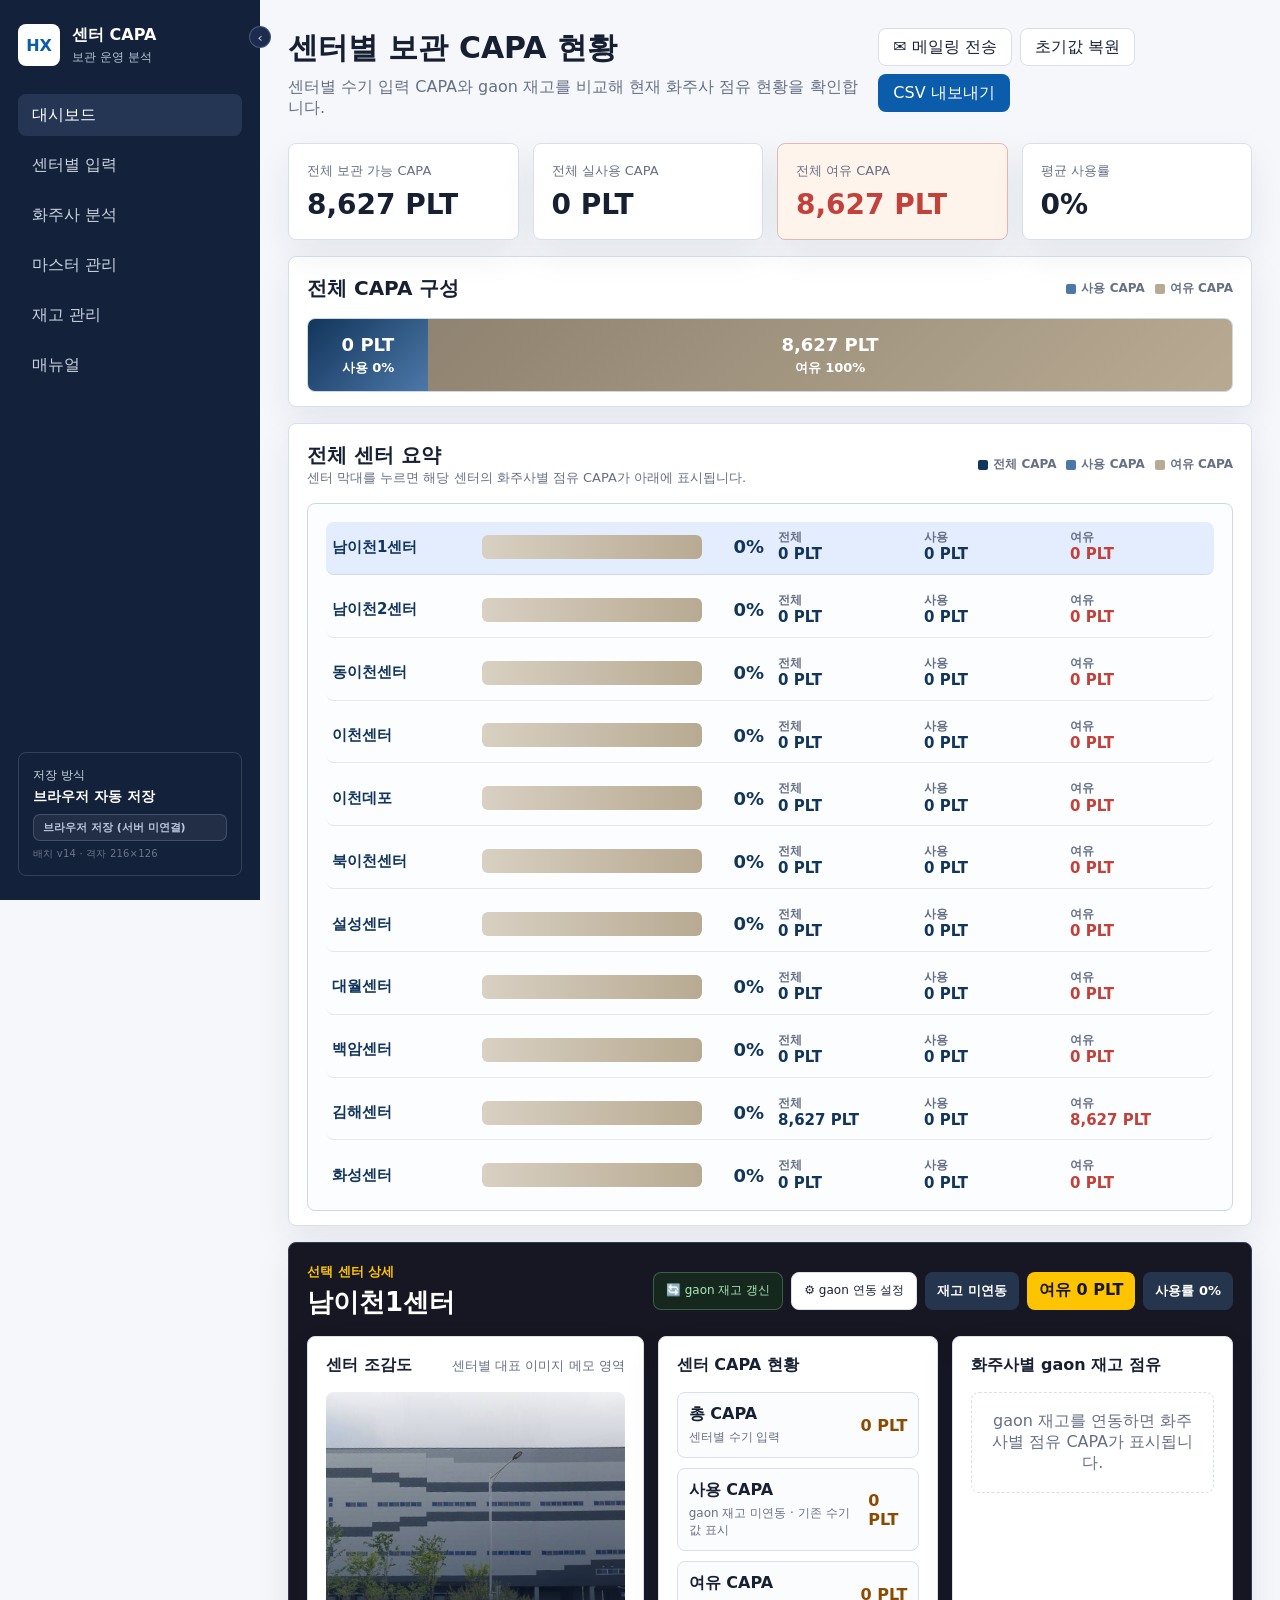
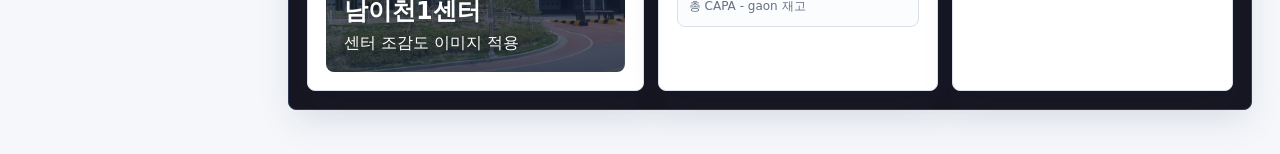
==== commit 215531f2: "Add Gimhae and Hwaseong center overviews" ====
--- a/index.html
+++ b/index.html
@@ -835,8 +835,11 @@
             <label class="mail-subject">메일 제목
               <input id="mailSubject" type="text" />
             </label>
+            <label class="mail-subject">발송 비밀번호
+              <input id="mailSendPassword" type="password" autocomplete="current-password" placeholder="Vercel 메일 발송 비밀번호" />
+            </label>
             <div class="mail-actions">
-              <button class="primary" id="sendMailNow" type="button">Outlook 메일 전송</button>
+              <button class="primary" id="sendMailNow" type="button">메일 전송</button>
               <button class="ghost" id="openMailComposer" type="button">메일 작성 화면 열기</button>
               <button class="ghost" id="copyMailHtml" type="button">HTML 복사</button>
               <button class="ghost" id="downloadMailHtml" type="button">HTML 보고서 저장</button>
@@ -871,6 +874,6 @@
       <figcaption id="imgModalCaption"></figcaption>
       <img id="imgModalImg" alt="" />
     </div>
-    <script src="./app.js?v=79"></script>
+    <script src="./app.js?v=83"></script>
   </body>
 </html>
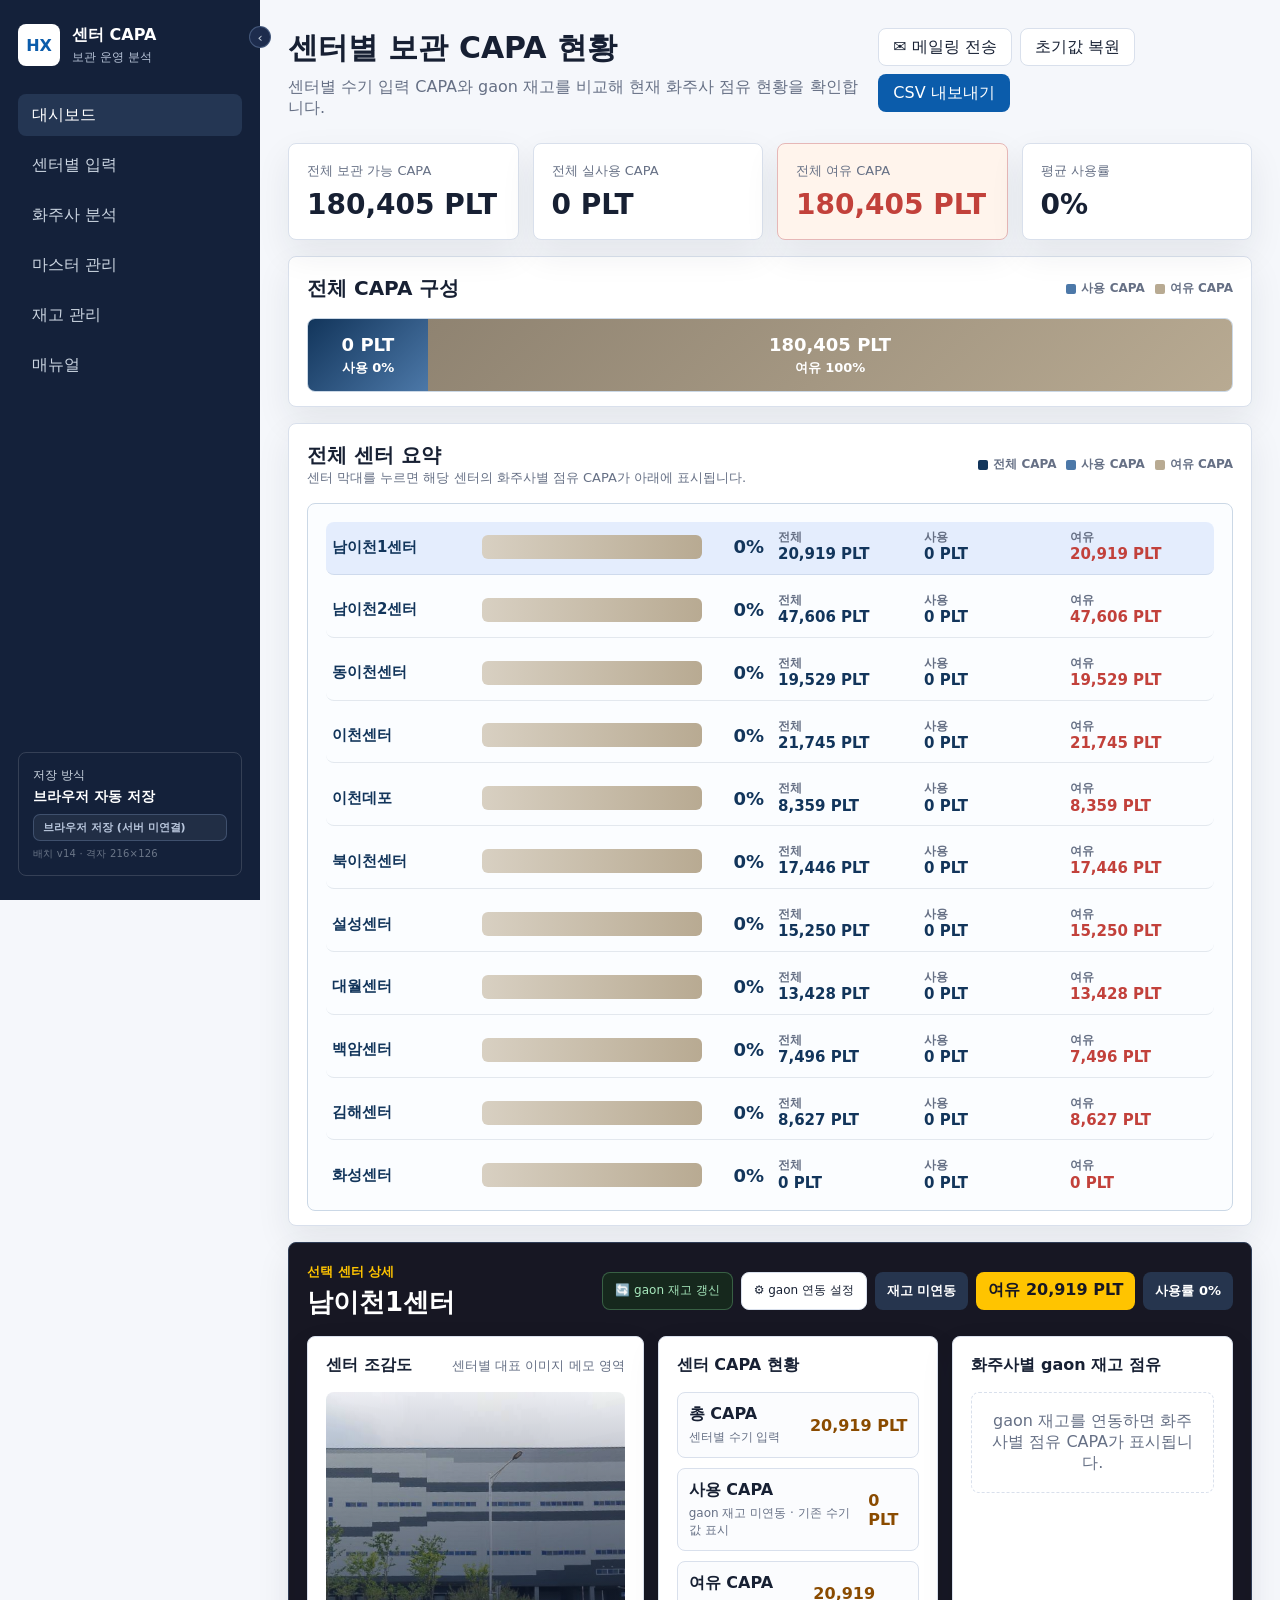
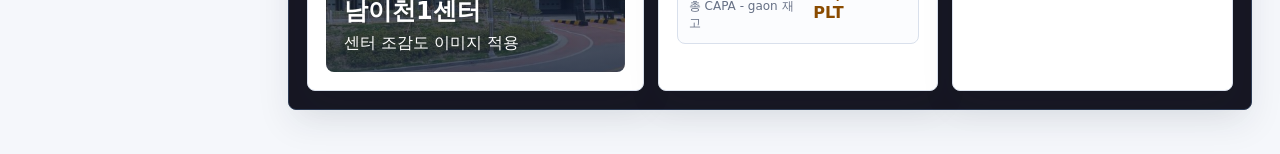
==== commit 62294b43: "Add Windows desktop application packaging" ====
--- a/index.html
+++ b/index.html
@@ -874,6 +874,6 @@
       <figcaption id="imgModalCaption"></figcaption>
       <img id="imgModalImg" alt="" />
     </div>
-    <script src="./app.js?v=83"></script>
+    <script src="./app.js?v=86"></script>
   </body>
 </html>
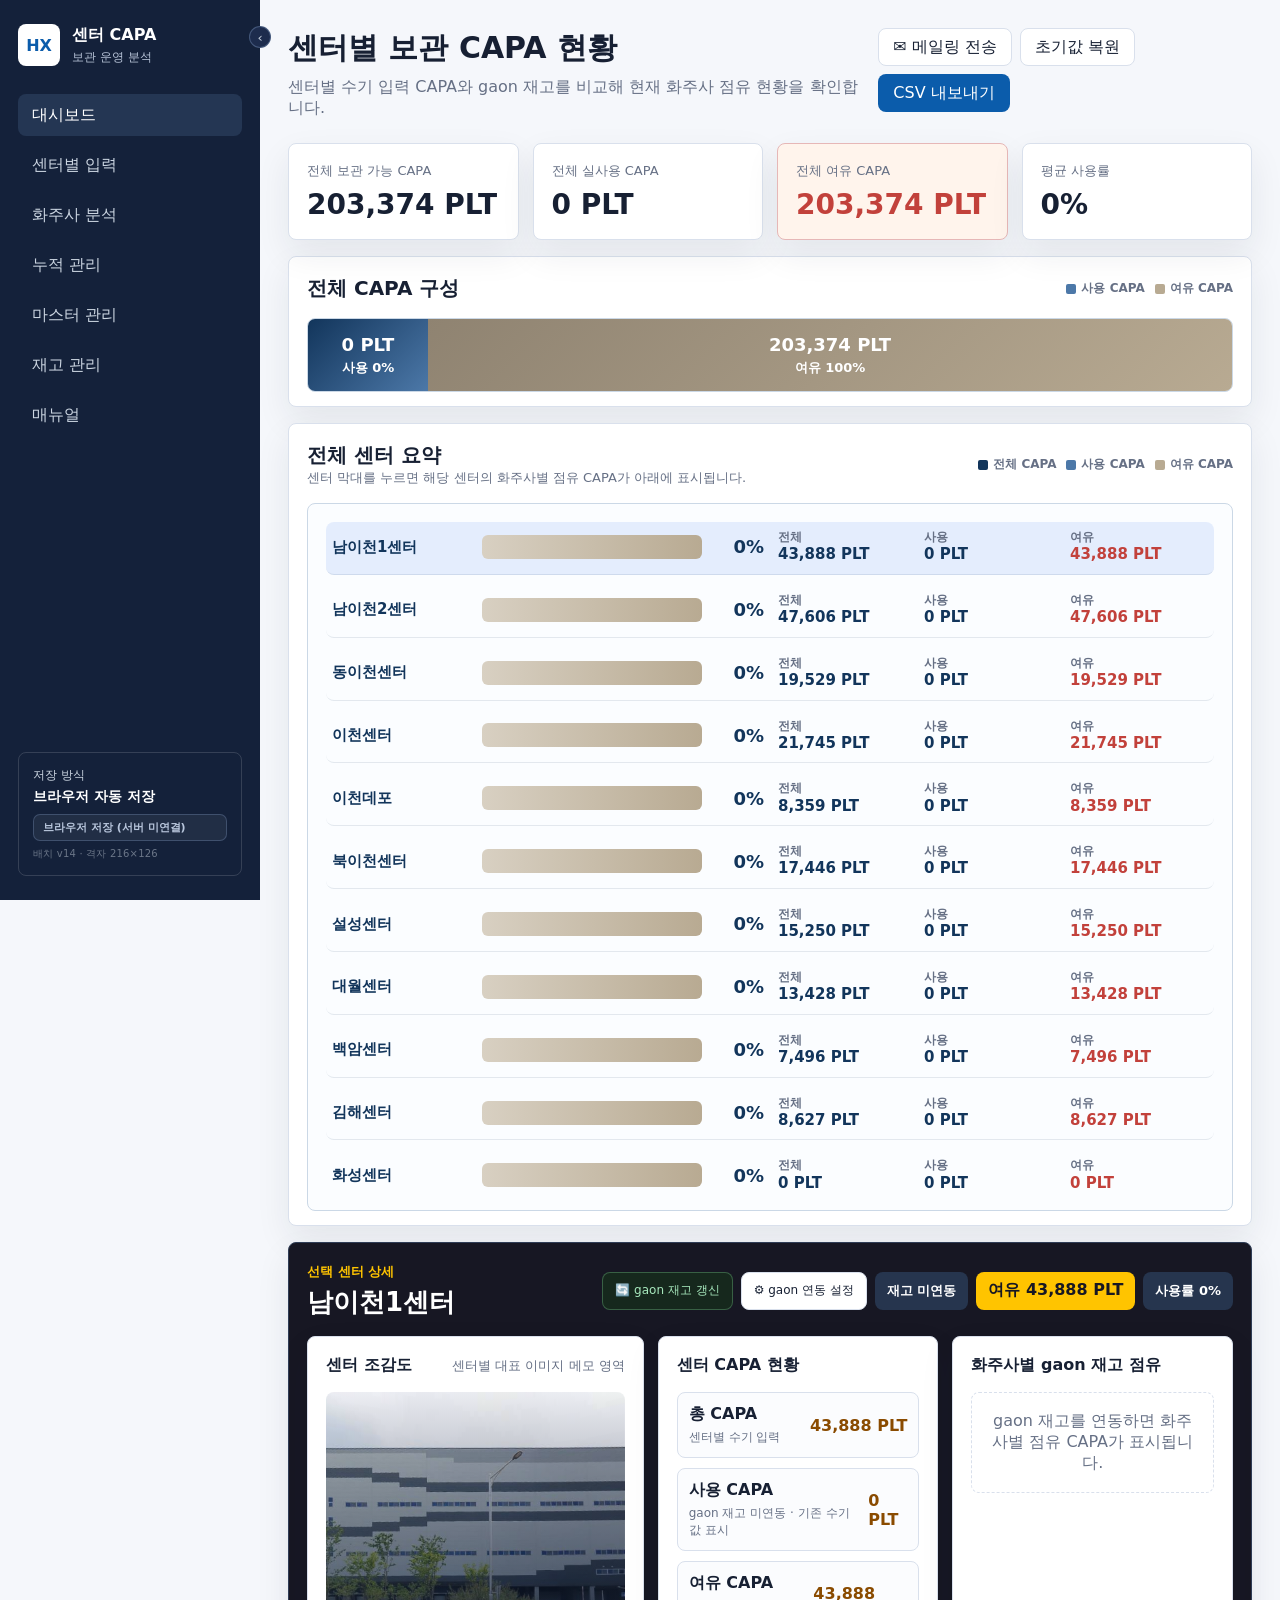
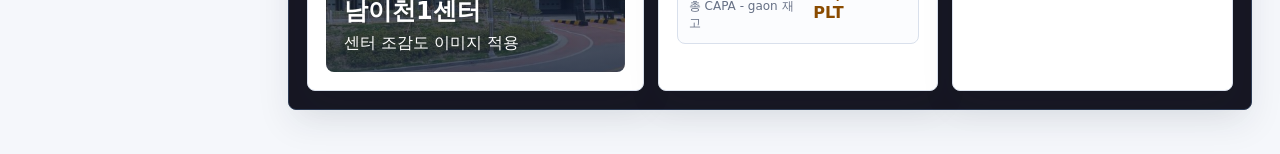
==== commit 36c5d2b5: "feat: update CAPA dashboard and local mailing workflow" ====
--- a/index.html
+++ b/index.html
@@ -5,7 +5,7 @@
     <meta name="viewport" content="width=device-width, initial-scale=1.0" />
     <meta http-equiv="Cache-Control" content="no-cache, no-store, must-revalidate" />
     <title>한익스프레스 센터 CAPA 관리</title>
-    <link rel="stylesheet" href="./styles.css?v=41" />
+    <link rel="stylesheet" href="./styles.css?v=50" />
   </head>
   <body>
     <div class="app-shell">
@@ -24,6 +24,7 @@
           <button class="nav-item active" data-view="dashboard" data-icon="📊" title="대시보드"><i>📊</i><span>대시보드</span></button>
           <button class="nav-item" data-view="entry" data-icon="✏️" title="센터별 입력"><i>✏️</i><span>센터별 입력</span></button>
           <button class="nav-item" data-view="shipper" data-icon="📈" title="화주사 분석"><i>📈</i><span>화주사 분석</span></button>
+          <button class="nav-item" data-view="history" data-icon="🗓" title="누적 관리"><i>🗓</i><span>누적 관리</span></button>
           <button class="nav-item" data-view="centers" data-icon="🗂" title="마스터 관리"><i>🗂</i><span>마스터 관리</span></button>
           <button class="nav-item" data-view="inventory" data-icon="📦" title="재고 관리"><i>📦</i><span>재고 관리</span></button>
           <button class="nav-item" data-view="manual" data-icon="📖" title="매뉴얼"><i>📖</i><span>매뉴얼</span></button>
@@ -239,16 +240,86 @@
           </section>
         </section>
 
+        <section class="view" id="history">
+          <section class="panel history-panel">
+            <div class="panel-head">
+              <div>
+                <h2>CAPA 누적 관리</h2>
+                <p class="panel-copy">메일 직접 발송 완료 시 당일 현황이 자동 저장됩니다. 원본 셀 대신 센터·화주별 합계만 보관해 용량을 작게 유지합니다.</p>
+              </div>
+              <div class="history-head-actions">
+                <button class="primary" id="captureCapaSnapshot" type="button">현재 현황 저장</button>
+                <span class="save-status" id="historySaveStatus">저장 대기</span>
+              </div>
+            </div>
+            <div class="history-controls">
+              <label>비교 단위
+                <select id="historyUnit">
+                  <option value="snapshot">저장 일자</option>
+                  <option value="week" selected>주차</option>
+                  <option value="month">월</option>
+                </select>
+              </label>
+              <label>기준 기간
+                <select id="historyLeft"></select>
+              </label>
+              <span class="history-arrow">→</span>
+              <label>비교 기간
+                <select id="historyRight"></select>
+              </label>
+              <small>주차·월 비교는 해당 기간의 마지막 저장본 기준</small>
+            </div>
+            <div class="history-kpis" id="historyKpis"></div>
+          </section>
+
+          <section class="panel">
+            <div class="panel-head"><div><h2>센터별 CAPA 변화</h2><p class="panel-copy" id="historyCenterCaption">비교할 저장본을 선택하세요.</p></div></div>
+            <div class="history-table" id="historyCenterCompare"></div>
+          </section>
+
+          <section class="panel">
+            <div class="panel-head"><div><h2>화주사 보관 CAPA 증감 TOP 10</h2><p class="panel-copy">전 센터 합산 기준으로 변화가 큰 화주사를 표시합니다.</p></div></div>
+            <div class="history-table" id="historyShipperCompare"></div>
+          </section>
+
+          <section class="panel">
+            <div class="panel-head"><div><h2>저장 이력</h2><p class="panel-copy">하루에 여러 번 저장하면 같은 날짜의 최신 현황으로 갱신됩니다.</p></div></div>
+            <div class="snapshot-list" id="snapshotList"></div>
+          </section>
+        </section>
+
         <section class="view" id="centers">
           <section class="panel">
             <div class="panel-head">
-              <h2>센터 마스터</h2>
+              <div>
+                <h2>센터 마스터</h2>
+                <p class="panel-copy">센터별 GAON 센터코드(창고코드)를 등록하면 재고 갱신 시 자동으로 적용됩니다.</p>
+              </div>
               <form class="inline-form" id="addCenterForm">
                 <input id="newCenterName" type="text" placeholder="신규 센터명" required />
                 <button class="primary" type="submit">센터 추가</button>
               </form>
             </div>
             <div class="center-list" id="centerManager"></div>
+          </section>
+
+          <section class="panel">
+            <div class="panel-head">
+              <div>
+                <h2>센터 도면 마스터</h2>
+                <p class="panel-copy">센터·층별 도면을 로컬 파일 저장소에 한 번 등록합니다. 각 화면은 저장된 도면 주소만 참조하므로 브라우저 용량을 거의 사용하지 않습니다.</p>
+              </div>
+              <div class="floorplan-master-actions">
+                <select id="floorplanMasterCenter" aria-label="도면 센터 선택"></select>
+                <select id="floorplanMasterFloor" aria-label="도면 층 선택"></select>
+                <label class="file-button small">도면 등록/변경
+                  <input id="floorplanMasterUpload" type="file" accept=".pdf,image/*" />
+                </label>
+                <button class="ghost small" id="floorplanMasterMigrate" type="button" hidden>기존 도면 파일 저장 전환</button>
+              </div>
+            </div>
+            <div class="floorplan-master-card" id="floorplanMasterCard"></div>
+            <p class="save-status" id="floorplanMasterStatus">센터와 층을 선택해 도면을 등록하세요.</p>
           </section>
 
           <section class="panel">
@@ -666,6 +737,10 @@
               <strong>6. 자료 공유</strong>
               <p>CSV 내보내기로 현재 CAPA 입력 데이터를 내려받아 회의자료나 취합용 파일로 활용합니다.</p>
             </article>
+            <article class="manual-card">
+              <strong>7. 누적 비교</strong>
+              <p>메일 직접 발송 시 당일 CAPA가 자동 저장됩니다. 누적 관리에서 저장 일자·주차·월 단위로 센터와 화주사 증감을 비교합니다.</p>
+            </article>
           </div>
         </section>
       </main>
@@ -760,7 +835,7 @@
                 <input id="gaonCenterName" type="text" readonly />
               </label>
               <label>WMS 창고코드
-                <input id="gaonWarehouse" type="text" placeholder="예: 0000200" />
+                <input id="gaonWarehouse" type="text" placeholder="마스터 관리에서 등록" readonly />
               </label>
               <label>기준일자
                 <input id="gaonDate" type="date" />
@@ -854,6 +929,20 @@
       </section>
     </div>
 
+    <div class="modal" id="historySnapshotModal" aria-hidden="true">
+      <div class="modal-backdrop" id="historySnapshotBackdrop"></div>
+      <section class="modal-panel history-snapshot-panel" role="dialog" aria-modal="true" aria-labelledby="historySnapshotTitle">
+        <div class="modal-head">
+          <div><span>누적 관리 · 저장 이력</span><h2 id="historySnapshotTitle">과거 CAPA 대시보드</h2></div>
+          <div class="actions">
+            <button class="primary" id="historySnapshotFullscreen" type="button">전체화면</button>
+            <button class="ghost" id="historySnapshotClose" type="button">닫기</button>
+          </div>
+        </div>
+        <div id="historySnapshotBody"></div>
+      </section>
+    </div>
+
     <div class="sync-login" id="syncLogin" hidden>
       <section class="sync-login-card" role="dialog" aria-modal="true" aria-labelledby="syncLoginTitle">
         <span class="brand-mark">HX</span>
@@ -874,6 +963,6 @@
       <figcaption id="imgModalCaption"></figcaption>
       <img id="imgModalImg" alt="" />
     </div>
-    <script src="./app.js?v=86"></script>
+    <script src="./app.js?v=99"></script>
   </body>
 </html>
--- a/styles.css
+++ b/styles.css
@@ -1893,6 +1893,299 @@
   color: #15803d;
 }
 
+.save-status.error {
+  color: var(--danger);
+}
+
+.history-head-actions,
+.history-controls {
+  display: flex;
+  flex-wrap: wrap;
+  align-items: end;
+  gap: 10px;
+}
+
+.history-controls {
+  margin-top: 14px;
+  padding: 14px;
+  border: 1px solid var(--line);
+  border-radius: 10px;
+  background: #f7f9fc;
+}
+
+.history-controls label {
+  display: grid;
+  gap: 6px;
+  min-width: 170px;
+  color: var(--muted);
+  font-size: 11px;
+  font-weight: 900;
+}
+
+.history-controls label:nth-of-type(2),
+.history-controls label:nth-of-type(3) {
+  flex: 1 1 240px;
+}
+
+.history-controls small {
+  margin-left: auto;
+  padding-bottom: 10px;
+  color: var(--muted);
+}
+
+.history-arrow {
+  padding-bottom: 10px;
+  color: var(--capa-used);
+  font-size: 22px;
+  font-weight: 900;
+}
+
+.history-kpis {
+  display: grid;
+  grid-template-columns: repeat(4, minmax(0, 1fr));
+  gap: 10px;
+  margin-top: 14px;
+}
+
+.history-kpis article {
+  padding: 15px;
+  border: 1px solid var(--line);
+  border-radius: 9px;
+  background: #fff;
+}
+
+.history-kpis span,
+.history-kpis small {
+  display: block;
+  color: var(--muted);
+  font-size: 11px;
+}
+
+.history-kpis strong {
+  display: block;
+  margin: 7px 0 5px;
+  color: var(--capa-total);
+  font-size: 21px;
+}
+
+.history-kpis article.up strong,
+.history-row .up {
+  color: #c2413b;
+}
+
+.history-kpis article.down strong,
+.history-row .down {
+  color: #16745a;
+}
+
+.history-kpis article.same strong,
+.history-row .same {
+  color: var(--muted);
+}
+
+.history-table {
+  overflow-x: auto;
+}
+
+.history-row {
+  display: grid;
+  align-items: center;
+  gap: 10px;
+  min-width: 780px;
+  padding: 10px 12px;
+  border-bottom: 1px solid #e8edf3;
+  color: #53667b;
+  font-size: 12px;
+}
+
+.history-row:last-child {
+  border-bottom: 0;
+}
+
+.history-row.head {
+  border-radius: 8px;
+  background: #eef3f8;
+  color: #718096;
+  font-size: 10px;
+  font-weight: 900;
+}
+
+.history-center-row {
+  grid-template-columns: minmax(120px, 1.2fr) repeat(5, minmax(90px, 1fr));
+}
+
+.history-shipper-row {
+  grid-template-columns: 46px minmax(220px, 2fr) repeat(3, minmax(100px, 1fr));
+}
+
+.history-row strong {
+  color: var(--capa-total);
+}
+
+.snapshot-list {
+  display: grid;
+  gap: 8px;
+}
+
+.snapshot-item {
+  display: grid;
+  grid-template-columns: minmax(220px, 1fr) 170px auto;
+  gap: 14px;
+  align-items: center;
+  padding: 12px 14px;
+  border: 1px solid var(--line);
+  border-radius: 9px;
+  background: #fbfcfe;
+}
+
+.snapshot-item strong,
+.snapshot-item span,
+.snapshot-item b,
+.snapshot-item small {
+  display: block;
+}
+
+.snapshot-item strong,
+.snapshot-item b {
+  color: var(--capa-total);
+}
+
+.snapshot-item span,
+.snapshot-item small {
+  margin-top: 3px;
+  color: var(--muted);
+  font-size: 11px;
+}
+
+.snapshot-actions {
+  display: flex;
+  justify-content: flex-end;
+  gap: 6px;
+}
+
+.snapshot-history-notice {
+  display: flex;
+  flex-wrap: wrap;
+  justify-content: space-between;
+  gap: 8px;
+  margin-bottom: 12px;
+  padding: 11px 14px;
+  border: 1px solid #d8e3ee;
+  border-radius: 9px;
+  background: #eef5fb;
+  color: #53667b;
+  font-size: 12px;
+}
+
+.snapshot-history-notice strong {
+  color: var(--capa-total);
+}
+
+.snapshot-dashboard-canvas {
+  overflow: auto;
+  border: 1px solid var(--line);
+  border-radius: 11px;
+  background: #eef3f8;
+}
+
+.snapshot-center-history {
+  margin-top: 16px;
+  padding: 18px;
+  border: 1px solid var(--line);
+  border-radius: 11px;
+  background: #fff;
+}
+
+.snapshot-center-history select {
+  min-width: 190px;
+}
+
+.snapshot-center-kpis {
+  display: grid;
+  grid-template-columns: repeat(4, minmax(0, 1fr));
+  gap: 9px;
+  margin-bottom: 14px;
+}
+
+.snapshot-center-kpis article {
+  padding: 13px;
+  border: 1px solid var(--line);
+  border-radius: 8px;
+  background: #f8fafc;
+}
+
+.snapshot-center-kpis span,
+.snapshot-center-kpis strong {
+  display: block;
+}
+
+.snapshot-center-kpis span {
+  color: var(--muted);
+  font-size: 10px;
+}
+
+.snapshot-center-kpis strong {
+  margin-top: 5px;
+  color: var(--capa-total);
+}
+
+.snapshot-shipper-bars {
+  display: grid;
+  gap: 7px;
+}
+
+.snapshot-shipper-row {
+  display: grid;
+  grid-template-columns: 34px minmax(180px, 1.3fr) minmax(180px, 2fr) 150px;
+  gap: 10px;
+  align-items: center;
+  padding: 9px 10px;
+  border-radius: 7px;
+  background: #f8fafc;
+}
+
+.snapshot-shipper-row > b {
+  color: #789;
+  text-align: center;
+}
+
+.snapshot-shipper-row > div {
+  height: 13px;
+  overflow: hidden;
+  border-radius: 999px;
+  background: #e2e9f1;
+}
+
+.snapshot-shipper-row i {
+  display: block;
+  height: 100%;
+  border-radius: inherit;
+  background: linear-gradient(90deg, #245a91, #5c91c5);
+}
+
+.snapshot-shipper-row > span {
+  text-align: right;
+  font-weight: 800;
+}
+
+.snapshot-shipper-row small {
+  color: var(--muted);
+}
+
+@media (max-width: 900px) {
+  .history-kpis {
+    grid-template-columns: repeat(2, minmax(0, 1fr));
+  }
+
+  .snapshot-item {
+    grid-template-columns: 1fr auto;
+  }
+
+  .snapshot-item > div:nth-child(2) {
+    grid-column: 1;
+  }
+}
+
 .entry-summary article {
   padding: 14px;
   border: 1px solid var(--line);
@@ -2095,6 +2388,42 @@
 .center-item input,
 .category-item input {
   width: min(100%, 320px);
+}
+
+.center-wms-code {
+  display: grid;
+  grid-template-columns: auto minmax(150px, 210px);
+  align-items: center;
+  gap: 8px;
+  margin-left: auto;
+  color: var(--muted);
+  font-size: 11px;
+  font-weight: 900;
+}
+
+.center-wms-code input {
+  min-height: 36px;
+  font-family: ui-monospace, SFMono-Regular, Consolas, monospace;
+  color: var(--capa-total);
+  letter-spacing: 0.04em;
+}
+
+#gaonWarehouse[readonly] {
+  background: #eef2f6;
+  color: var(--capa-total);
+  cursor: default;
+}
+
+@media (max-width: 820px) {
+  .center-item {
+    flex-wrap: wrap;
+  }
+
+  .center-wms-code {
+    width: 100%;
+    margin-left: 0;
+    grid-template-columns: 110px 1fr;
+  }
 }
 
 .master-actions {
@@ -2176,6 +2505,10 @@
   color: var(--capa-total);
 }
 
+.mapping-drop-column {
+  grid-template-rows: auto minmax(390px, 1fr);
+}
+
 .mapping-center-list,
 .mapping-shipper-source,
 .mapping-dropzone {
@@ -2222,6 +2555,8 @@
 
 .mapping-dropzone {
   min-height: 390px;
+  height: 100%;
+  box-sizing: border-box;
   padding: 10px;
   border: 1px dashed #b8c7d8;
   border-radius: 8px;
@@ -2340,14 +2675,96 @@
   box-shadow: 0 28px 70px rgba(23, 32, 51, 0.24);
 }
 
+.floorplan-master-actions {
+  display: flex;
+  flex-wrap: wrap;
+  justify-content: flex-end;
+  gap: 8px;
+}
+
+.floorplan-master-actions select {
+  min-width: 130px;
+}
+
+.floorplan-master-card {
+  display: grid;
+  grid-template-columns: minmax(240px, 360px) 1fr;
+  gap: 18px;
+  align-items: center;
+  padding: 14px;
+  border: 1px solid var(--line);
+  border-radius: 10px;
+  background: #fbfcfe;
+}
+
+.floorplan-master-preview {
+  display: grid;
+  place-items: center;
+  height: 190px;
+  overflow: hidden;
+  border: 1px solid #dce4ed;
+  border-radius: 8px;
+  background: #eef3f8;
+}
+
+.floorplan-master-preview img {
+  width: 100%;
+  height: 100%;
+  object-fit: contain;
+}
+
+.floorplan-master-meta strong {
+  display: block;
+  margin-top: 10px;
+  color: var(--capa-total);
+  font-size: 18px;
+}
+
+.floorplan-master-meta p {
+  margin: 7px 0 0;
+  color: var(--muted);
+  font-size: 13px;
+  line-height: 1.65;
+}
+
+.floorplan-storage-badge {
+  display: inline-flex;
+  align-items: center;
+  min-height: 26px;
+  padding: 0 9px;
+  border-radius: 999px;
+  background: #e8edf3;
+  color: #53667b;
+  font-size: 11px;
+  font-weight: 900;
+}
+
+.floorplan-storage-badge.stored {
+  background: #dff3ea;
+  color: #16745a;
+}
+
+.floorplan-storage-badge.embedded {
+  background: #fff1ce;
+  color: #8a6200;
+}
+
+@media (max-width: 760px) {
+  .floorplan-master-card {
+    grid-template-columns: 1fr;
+  }
+}
+
 /* 대시보드 상세/메일링은 정보량이 많아 화면 전체를 활용한다. */
 #centerOccupancyModal,
-#mailingModal {
+#mailingModal,
+#historySnapshotModal {
   padding: 10px;
 }
 
 #centerOccupancyModal .occupancy-panel,
-#mailingModal .mailing-panel {
+#mailingModal .mailing-panel,
+#historySnapshotModal .history-snapshot-panel {
   width: calc(100vw - 20px);
   max-width: none;
   height: calc(100vh - 20px);
@@ -2356,6 +2773,121 @@
   flex-direction: column;
   overflow: hidden;
   border-radius: 12px;
+}
+
+#historySnapshotBody {
+  flex: 1;
+  min-height: 0;
+  overflow: auto;
+  padding: 18px 22px 28px;
+  background: #f5f7fa;
+}
+
+/* 저장 이력 대시보드는 항상 동일한 전체화면 규격으로 표시한다. */
+#historySnapshotModal {
+  padding: 0;
+}
+
+#historySnapshotModal .history-snapshot-panel,
+#historySnapshotModal .history-snapshot-panel:fullscreen {
+  width: 100vw;
+  max-width: none;
+  height: 100vh;
+  max-height: none;
+  margin: 0;
+  border-radius: 0;
+  background: #f5f7fa;
+}
+
+#historySnapshotModal .modal-head {
+  flex: 0 0 auto;
+  min-height: 76px;
+  border-bottom: 1px solid var(--line);
+  background: #fff;
+}
+
+#historySnapshotBody {
+  padding: 20px 28px 32px;
+}
+
+.snapshot-history-notice,
+.snapshot-dashboard-canvas,
+.snapshot-center-history {
+  width: 100%;
+  max-width: none;
+  min-width: 1000px;
+  margin-right: auto;
+  margin-left: auto;
+  box-sizing: border-box;
+}
+
+.snapshot-dashboard-canvas > div {
+  width: 100% !important;
+  max-width: none !important;
+  margin: 0 !important;
+  zoom: 1;
+}
+
+.snapshot-dashboard-canvas .dashboard-mail-kpis {
+  width: 100% !important;
+  table-layout: fixed !important;
+}
+
+.snapshot-dashboard-canvas .dashboard-mail-kpis > tbody > tr > td {
+  width: 25% !important;
+  max-width: 25% !important;
+  padding: 0 6px !important;
+  overflow: visible !important;
+  box-sizing: border-box !important;
+}
+
+.snapshot-dashboard-canvas .dashboard-mail-kpis > tbody > tr > td:first-child {
+  padding-left: 0 !important;
+}
+
+.snapshot-dashboard-canvas .dashboard-mail-kpis > tbody > tr > td:last-child {
+  padding-right: 0 !important;
+}
+
+.snapshot-dashboard-canvas .dashboard-mail-kpis > tbody > tr > td > table {
+  width: 100% !important;
+  min-width: 0 !important;
+}
+
+.snapshot-dashboard-canvas .dashboard-mail-kpis > tbody > tr > td > table > tbody > tr > td {
+  min-height: 104px;
+  padding: 16px 14px !important;
+  overflow: visible !important;
+  box-sizing: border-box !important;
+}
+
+.snapshot-dashboard-canvas .dashboard-mail-kpis > tbody > tr > td > table > tbody > tr > td > div:nth-child(2) {
+  overflow: visible !important;
+  font-size: clamp(18px, 1.35vw, 27px) !important;
+  line-height: 1.25 !important;
+  white-space: nowrap !important;
+  word-break: keep-all !important;
+}
+
+.history-snapshot-panel:fullscreen #historySnapshotBody {
+  width: 100vw;
+  height: calc(100vh - 76px);
+}
+
+@media (max-width: 720px) {
+  .snapshot-center-kpis {
+    grid-template-columns: repeat(2, minmax(0, 1fr));
+  }
+
+  .snapshot-shipper-row {
+    grid-template-columns: 30px 1fr;
+  }
+
+  .snapshot-shipper-row > div,
+  .snapshot-shipper-row > span {
+    grid-column: 2;
+    text-align: left;
+  }
 }
 
 #centerOccupancyBody {
